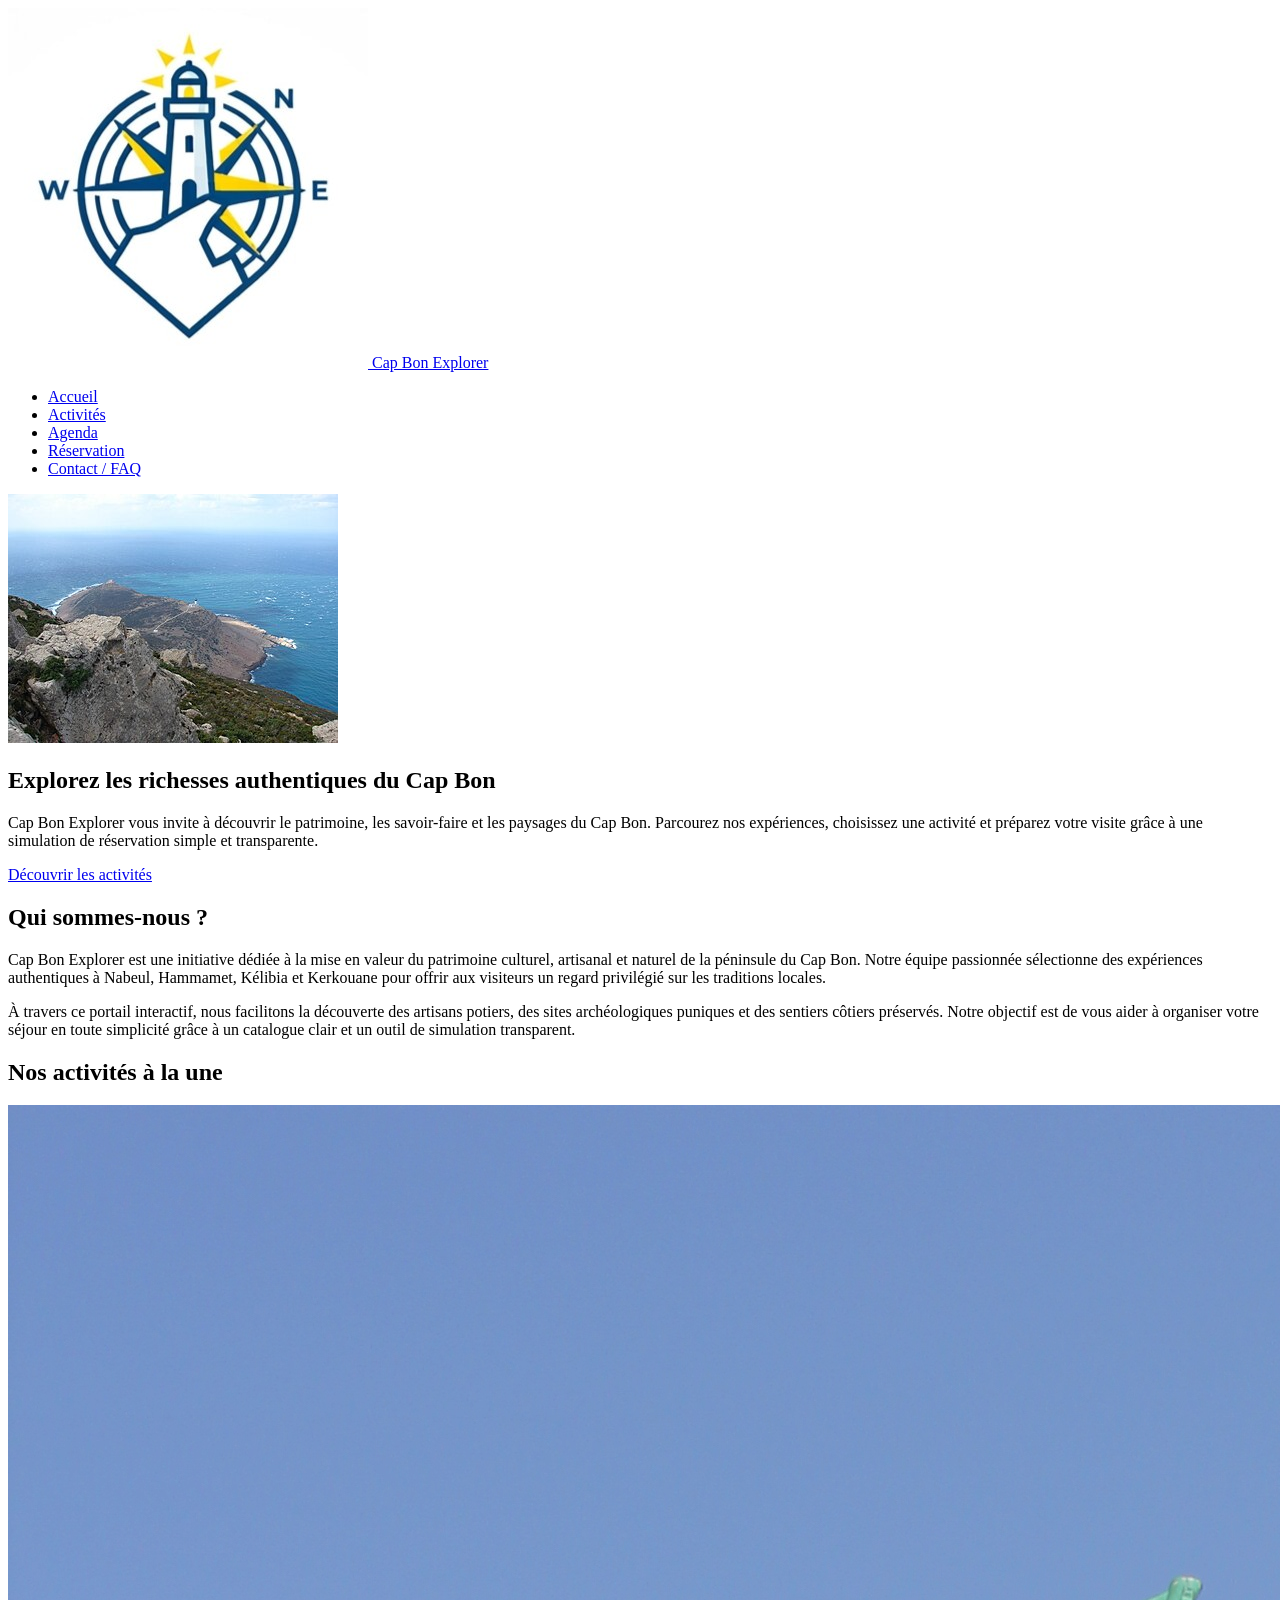
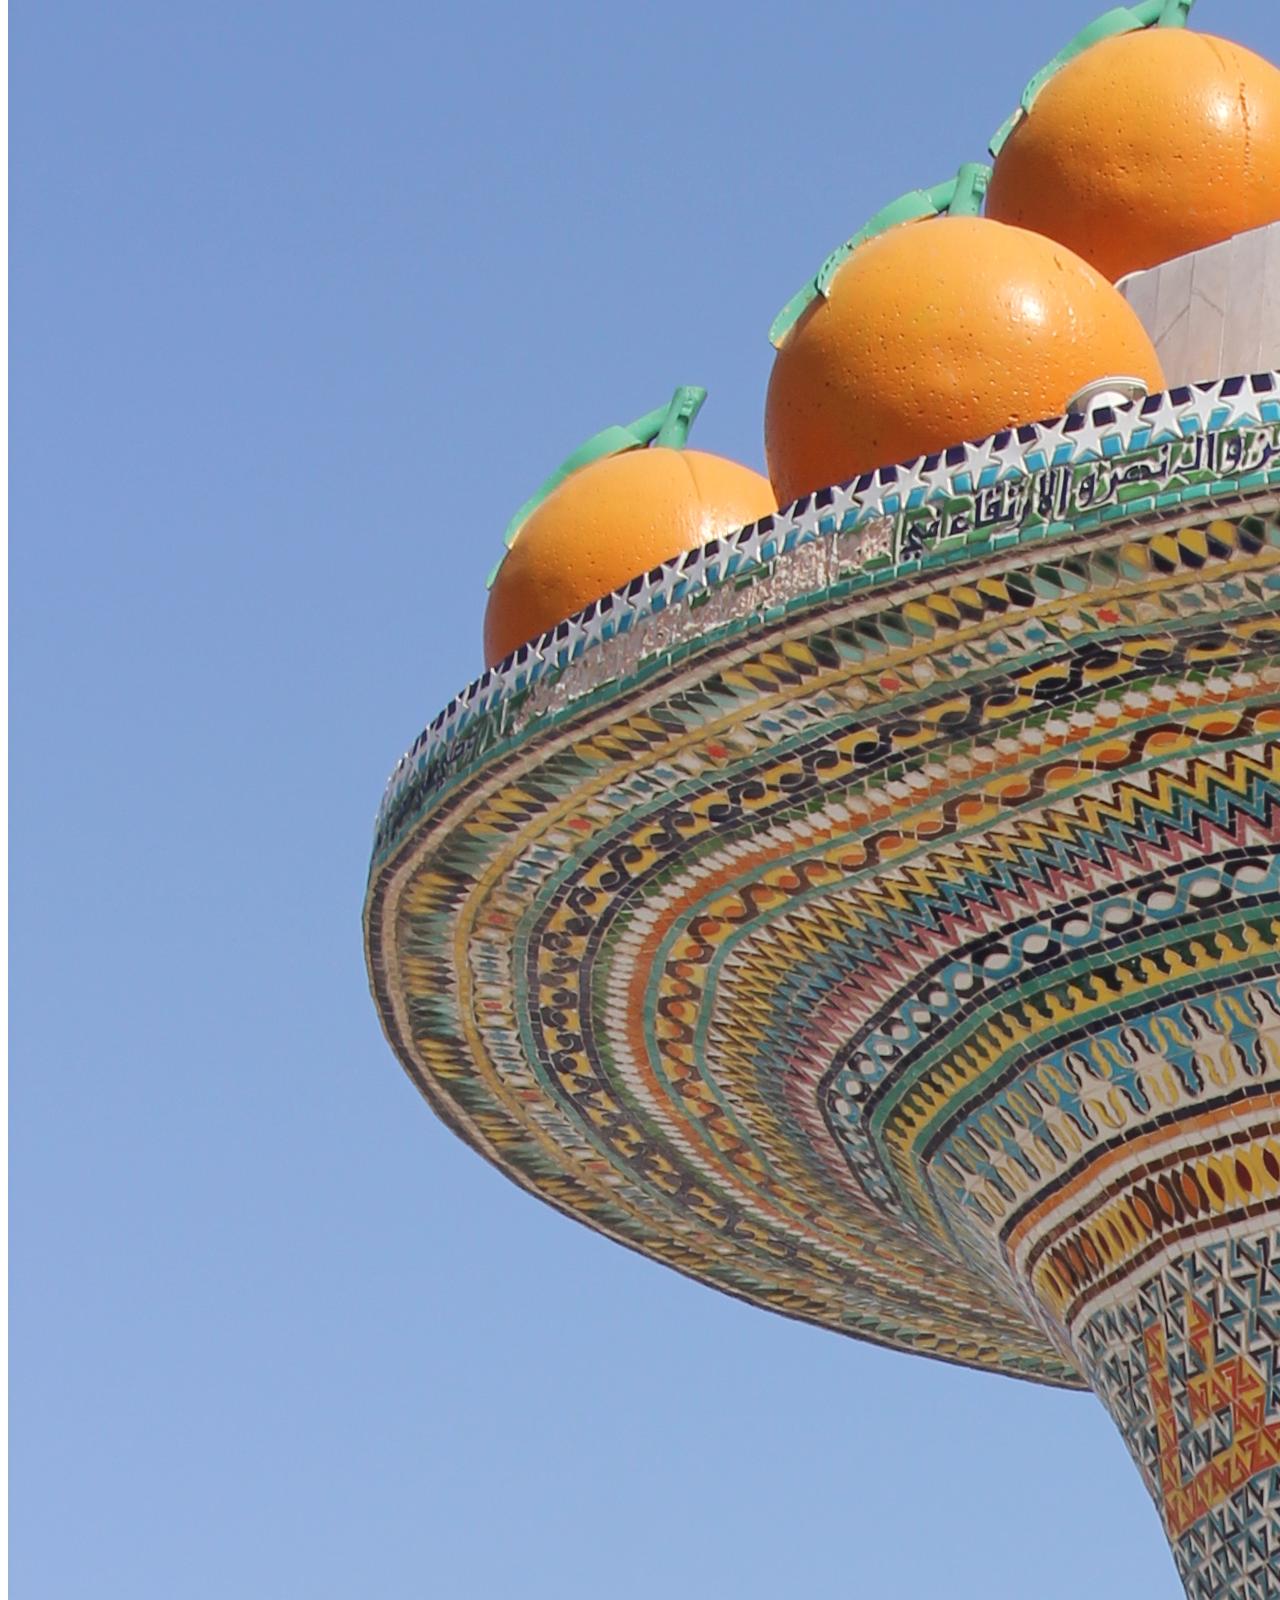
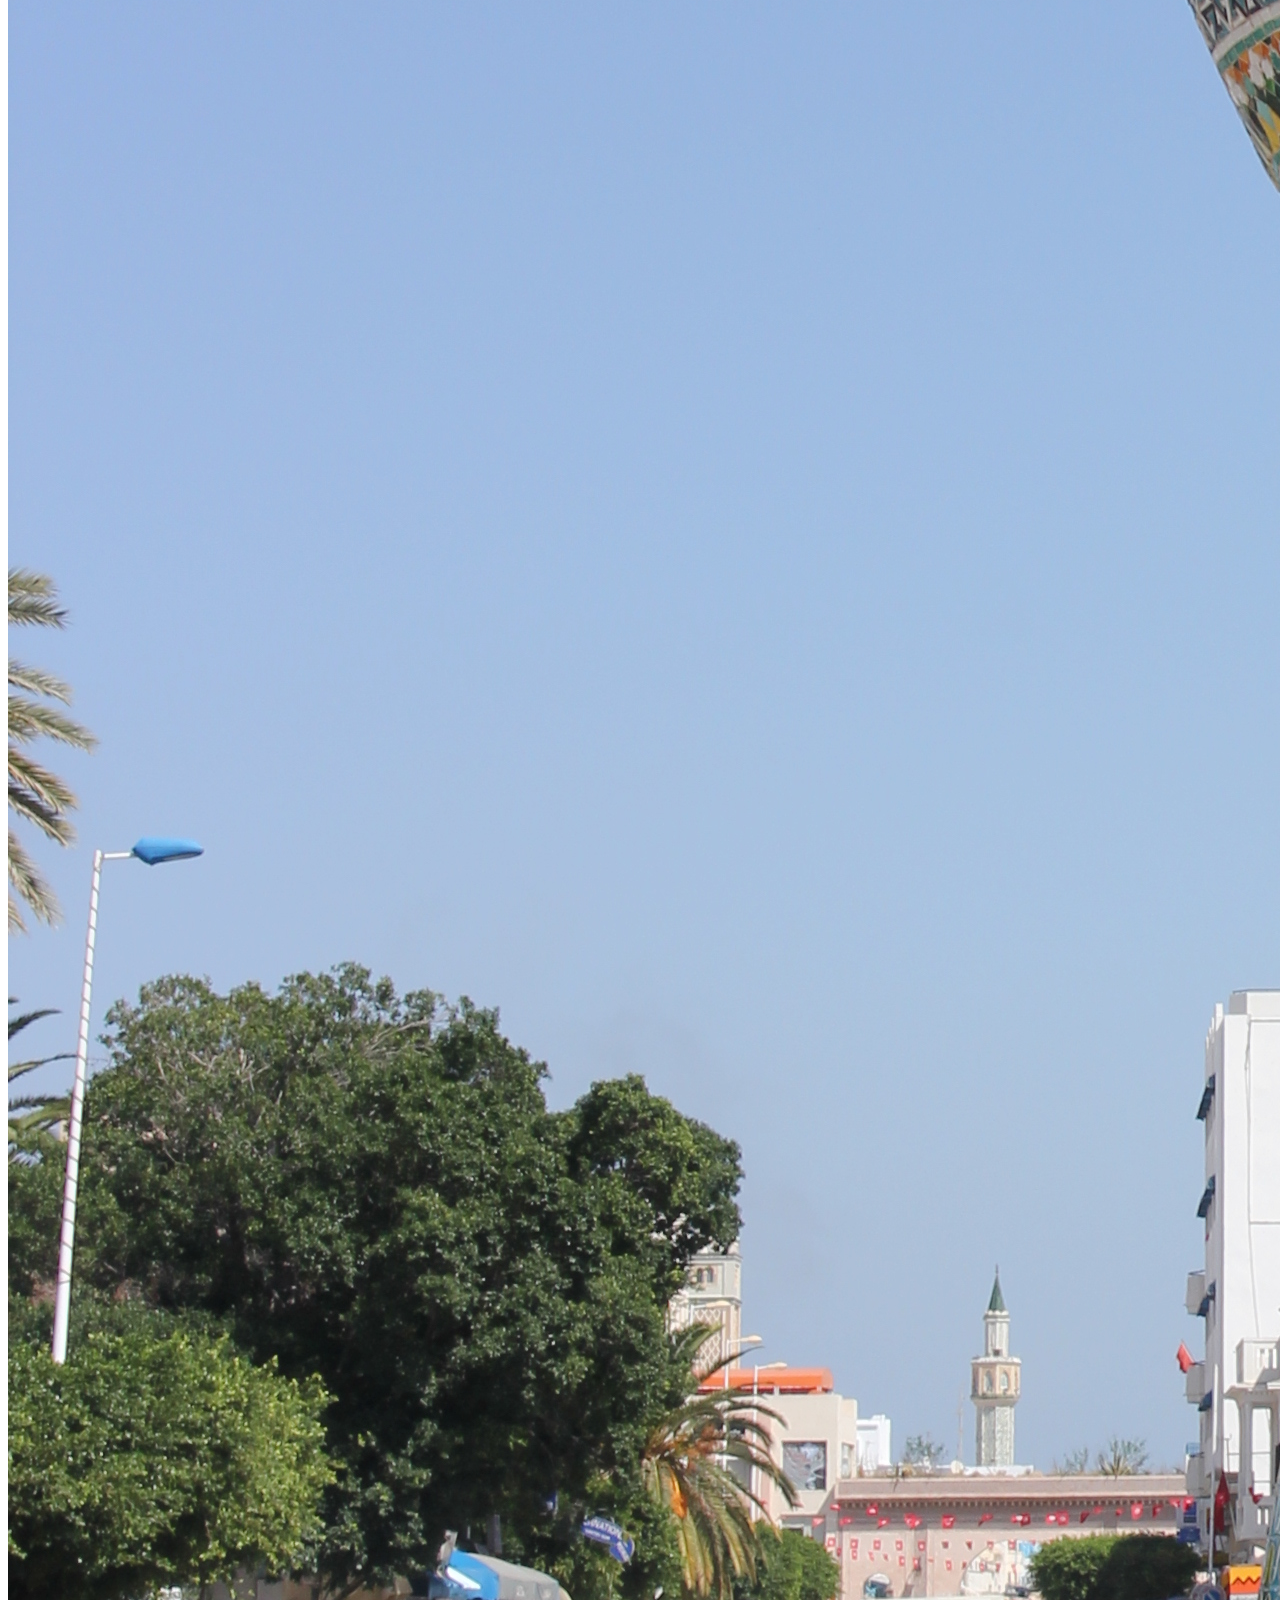
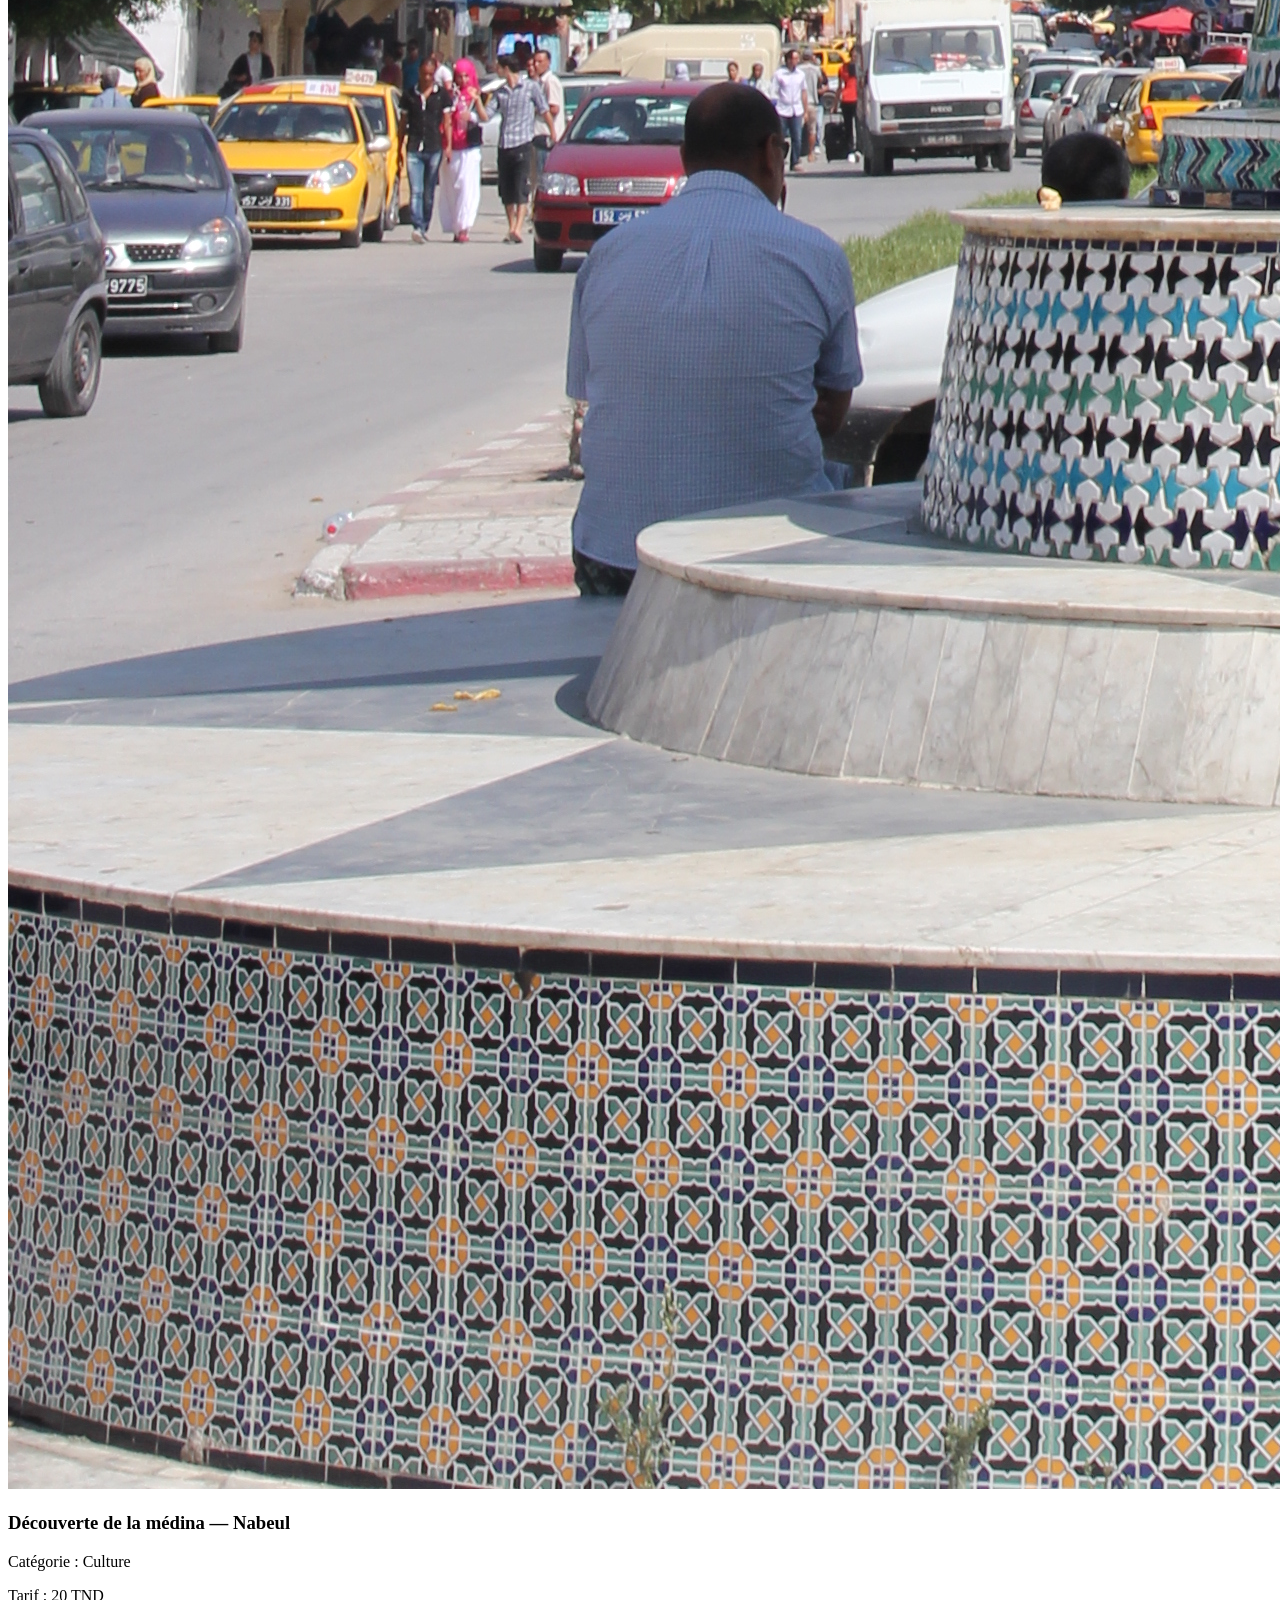
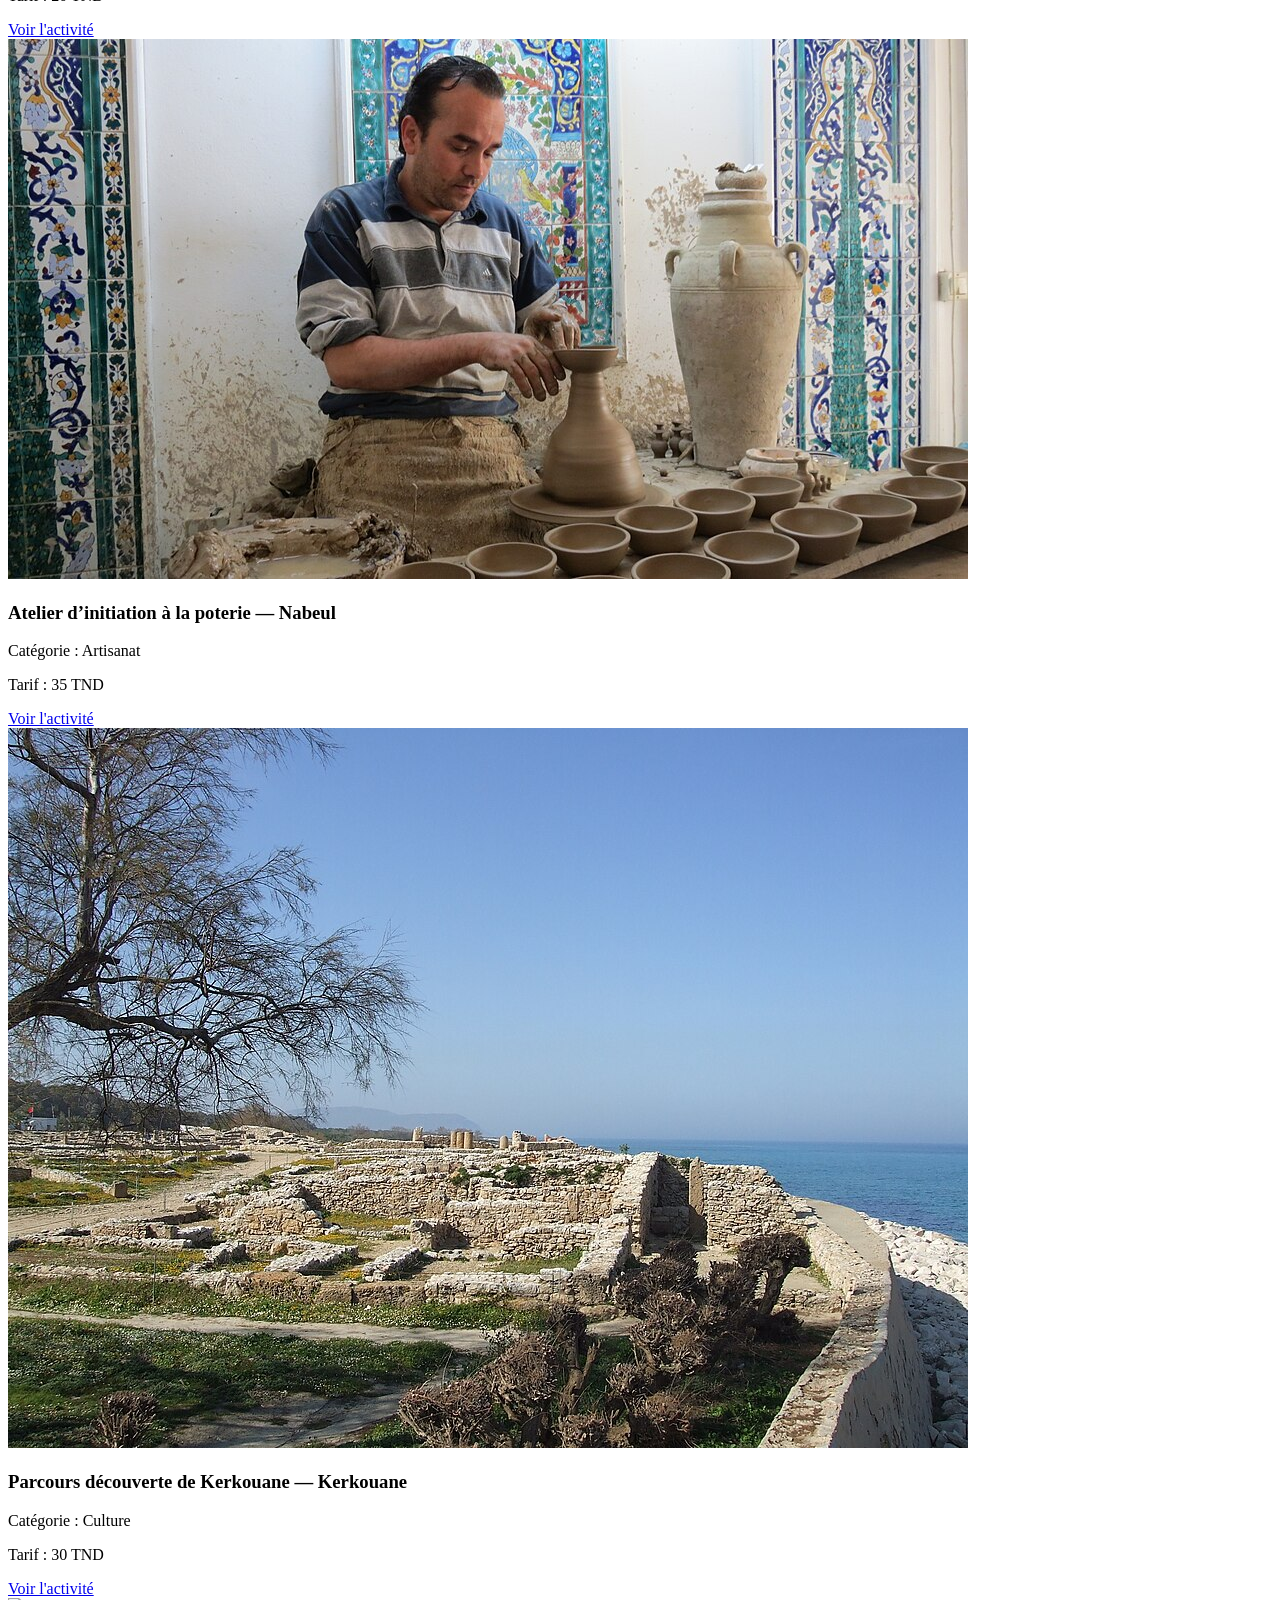
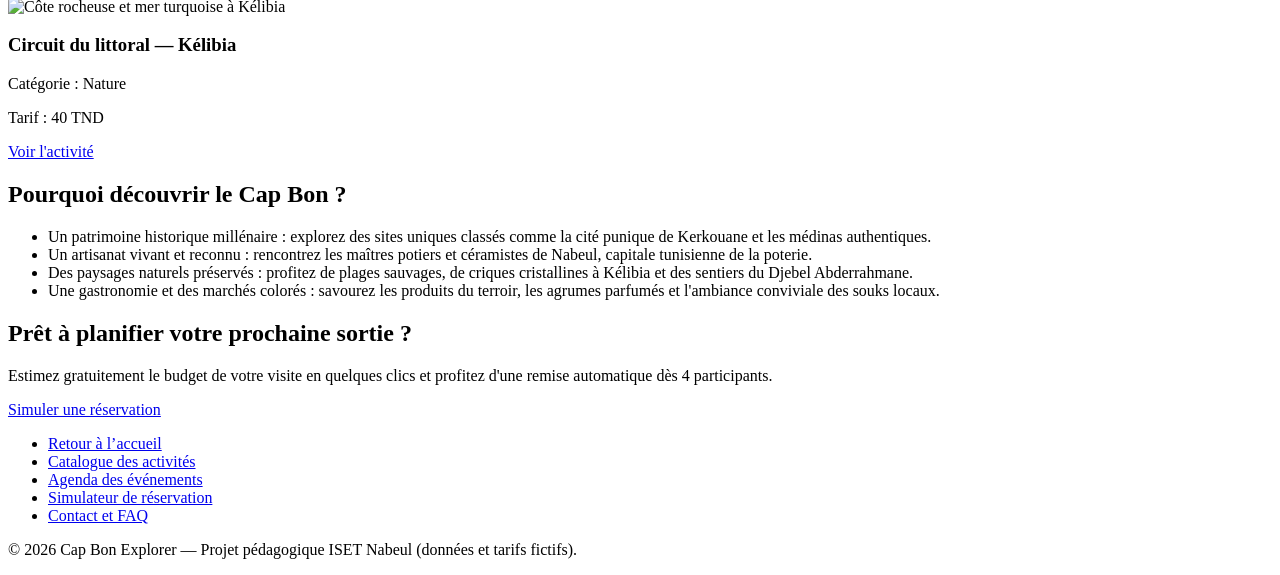
==== index.html @ 0c42b642 "html5" ====
<!DOCTYPE html>
<html lang="fr">
<head>
    <meta charset="UTF-8">
    <meta name="viewport" content="width=device-width, initial-scale=1.0">
    <link rel="stylesheet" href="css/style.css">
    <title>Cap Bon Explorer — Accueil</title>
</head>
<body>
    <header>
        <div>
            <a href="index.html">
                <img src="images/logo.jpg" alt="Logo Cap Bon Explorer">
                <span>Cap Bon Explorer</span>
            </a>
        </div>
        <nav>
            <ul>
                <li><a href="index.html">Accueil</a></li>
                <li><a href="activites.html">Activités</a></li>
                <li><a href="agenda.html">Agenda</a></li>
                <li><a href="reservation.html">Réservation</a></li>
                <li><a href="contact.html">Contact / FAQ</a></li>
            </ul>
        </nav>
    </header>
    <main>
        <section>
            <img src="images/banniere-cap-bon.jpg" alt="Paysage côtier et patrimoine du Cap Bon en Tunisie">
            <h1>Explorez les richesses authentiques du Cap Bon</h1>
            <p>
                Cap Bon Explorer vous invite à découvrir le patrimoine, les savoir-faire et les paysages du Cap Bon. 
                Parcourez nos expériences, choisissez une activité et préparez votre visite grâce à une simulation de réservation simple et transparente.
            </p>
            <p>
                <a href="activites.html">Découvrir les activités</a>
            </p>
        </section>
        <section>
            <h2>Qui sommes-nous ?</h2>
            <p>
                Cap Bon Explorer est une initiative dédiée à la mise en valeur du patrimoine culturel, artisanal et naturel de la péninsule du Cap Bon. 
                Notre équipe passionnée sélectionne des expériences authentiques à Nabeul, Hammamet, Kélibia et Kerkouane pour offrir aux visiteurs un regard privilégié sur les traditions locales.
            </p>
            <p>
                À travers ce portail interactif, nous facilitons la découverte des artisans potiers, des sites archéologiques puniques et des sentiers côtiers préservés. 
                Notre objectif est de vous aider à organiser votre séjour en toute simplicité grâce à un catalogue clair et un outil de simulation transparent.
            </p>
        </section>
        <section>
            <h2>Nos activités à la une</h2>
            <div>
                <article>
                    <img src="images/medina nabeul.jpg" alt="Ruelles traditionnelles de la médina de Nabeul">
                    <h3>Découverte de la médina — Nabeul</h3>
                    <p>Catégorie : Culture</p>
                    <p>Tarif : 20 TND</p>
                    <a href="activites.html">Voir l'activité</a>
                </article>
                <article>
                    <img src="images/poterie nabeul.jpg" alt="Artisan façonnant une poterie traditionnelle à Nabeul">
                    <h3>Atelier d’initiation à la poterie — Nabeul</h3>
                    <p>Catégorie : Artisanat</p>
                    <p>Tarif : 35 TND</p>
                    <a href="activites.html">Voir l'activité</a>
                </article>
                <article>
                    <img src="images/kerkouane.jpg" alt="Vestiges de la cité punique de Kerkouane">
                    <h3>Parcours découverte de Kerkouane — Kerkouane</h3>
                    <p>Catégorie : Culture</p>
                    <p>Tarif : 30 TND</p>
                    <a href="activites.html">Voir l'activité</a>
                </article>
                <article>
                    <img src="images/littoral kelibia.jpg" alt="Côte rocheuse et mer turquoise à Kélibia">
                    <h3>Circuit du littoral — Kélibia</h3>
                    <p>Catégorie : Nature</p>
                    <p>Tarif : 40 TND</p>
                    <a href="activites.html">Voir l'activité</a>
                </article>
            </div>
        </section>
        <section>
            <h2>Pourquoi découvrir le Cap Bon ?</h2>
            <ul>
                <li>Un patrimoine historique millénaire : explorez des sites uniques classés comme la cité punique de Kerkouane et les médinas authentiques.</li>
                <li>Un artisanat vivant et reconnu : rencontrez les maîtres potiers et céramistes de Nabeul, capitale tunisienne de la poterie.</li>
                <li>Des paysages naturels préservés : profitez de plages sauvages, de criques cristallines à Kélibia et des sentiers du Djebel Abderrahmane.</li>
                <li>Une gastronomie et des marchés colorés : savourez les produits du terroir, les agrumes parfumés et l'ambiance conviviale des souks locaux.</li>
            </ul>
        </section>
        <aside>
            <h2>Prêt à planifier votre prochaine sortie ?</h2>
            <p>Estimez gratuitement le budget de votre visite en quelques clics et profitez d'une remise automatique dès 4 participants.</p>
            <p>
                <a href="reservation.html">Simuler une réservation</a>
            </p>
        </aside>

    </main>
    <footer>
        <nav>
            <ul>
                <li><a href="index.html">Retour à l’accueil</a></li>
                <li><a href="activites.html">Catalogue des activités</a></li>
                <li><a href="agenda.html">Agenda des événements</a></li>
                <li><a href="reservation.html">Simulateur de réservation</a></li>
                <li><a href="contact.html">Contact et FAQ</a></li>
            </ul>
        </nav>
        <p>&copy; 2026 Cap Bon Explorer — Projet pédagogique ISET Nabeul (données et tarifs fictifs).</p>
    </footer>
</body>
</html>
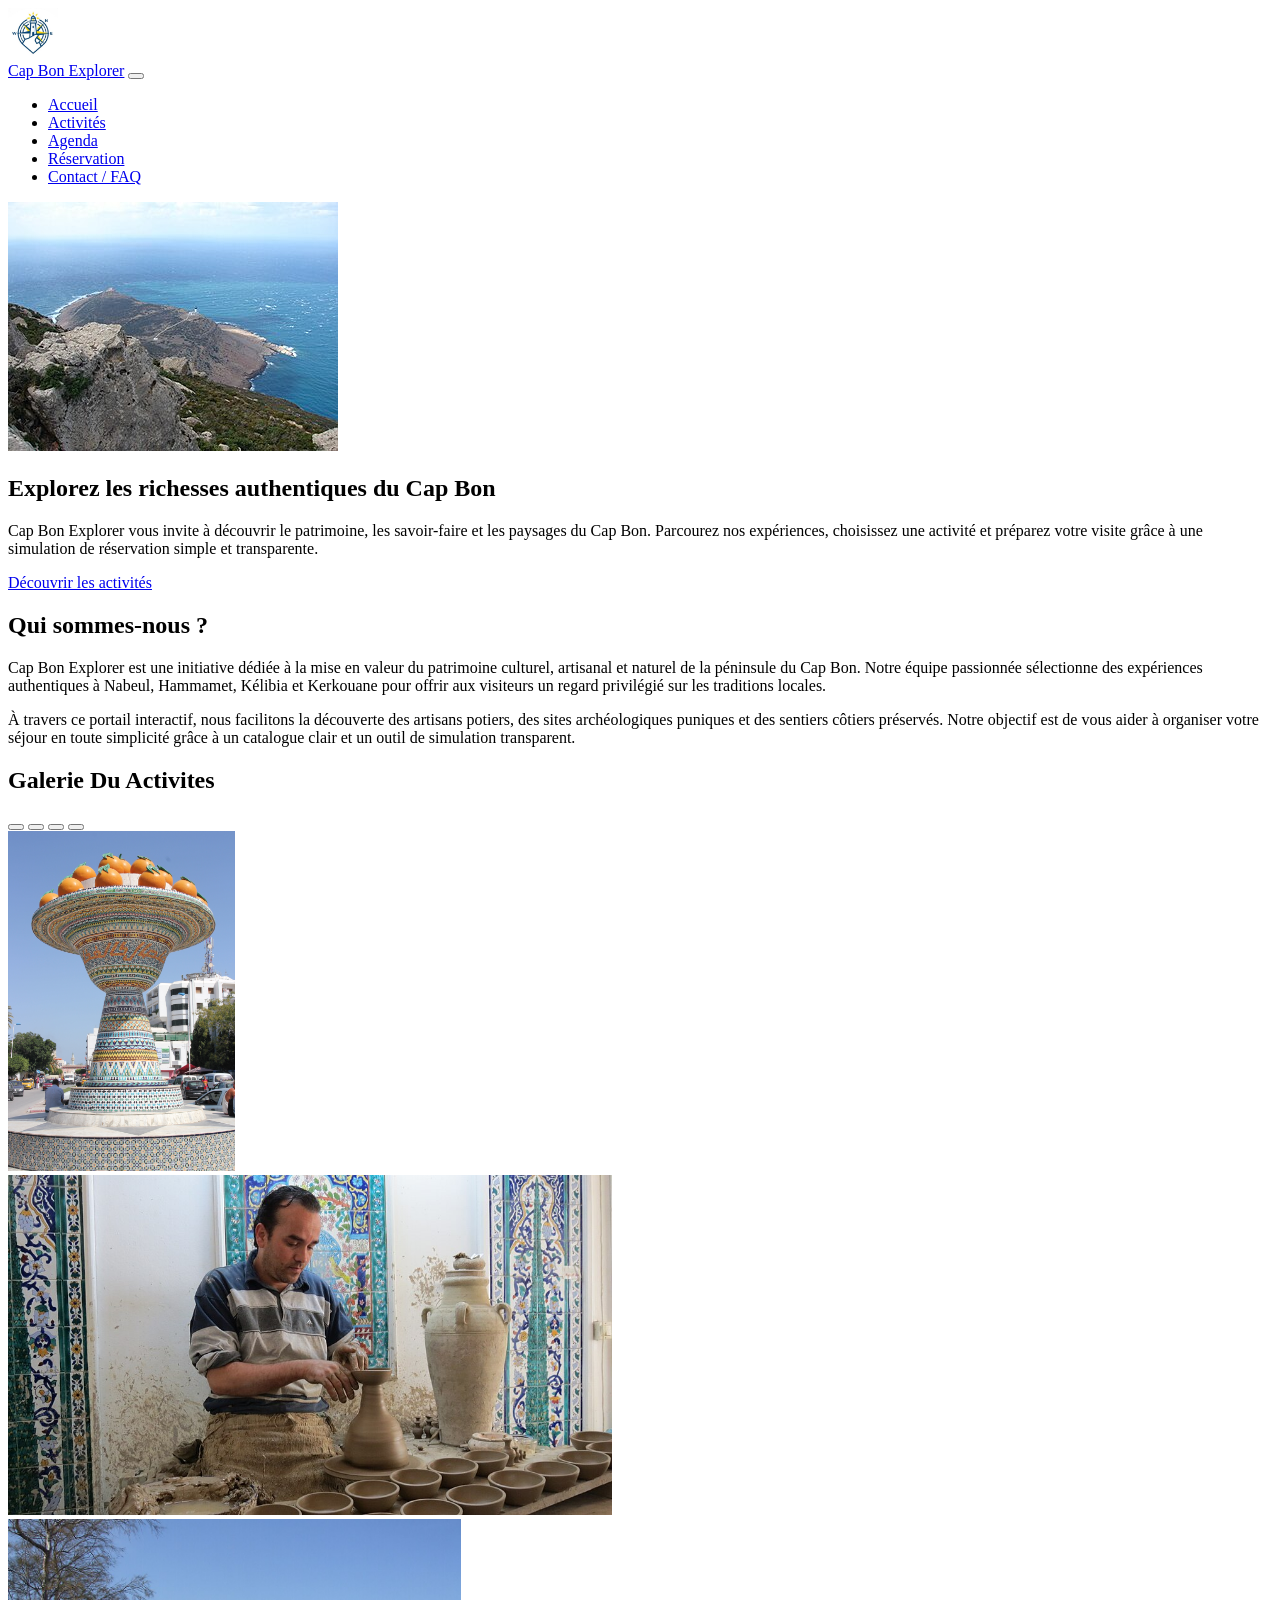
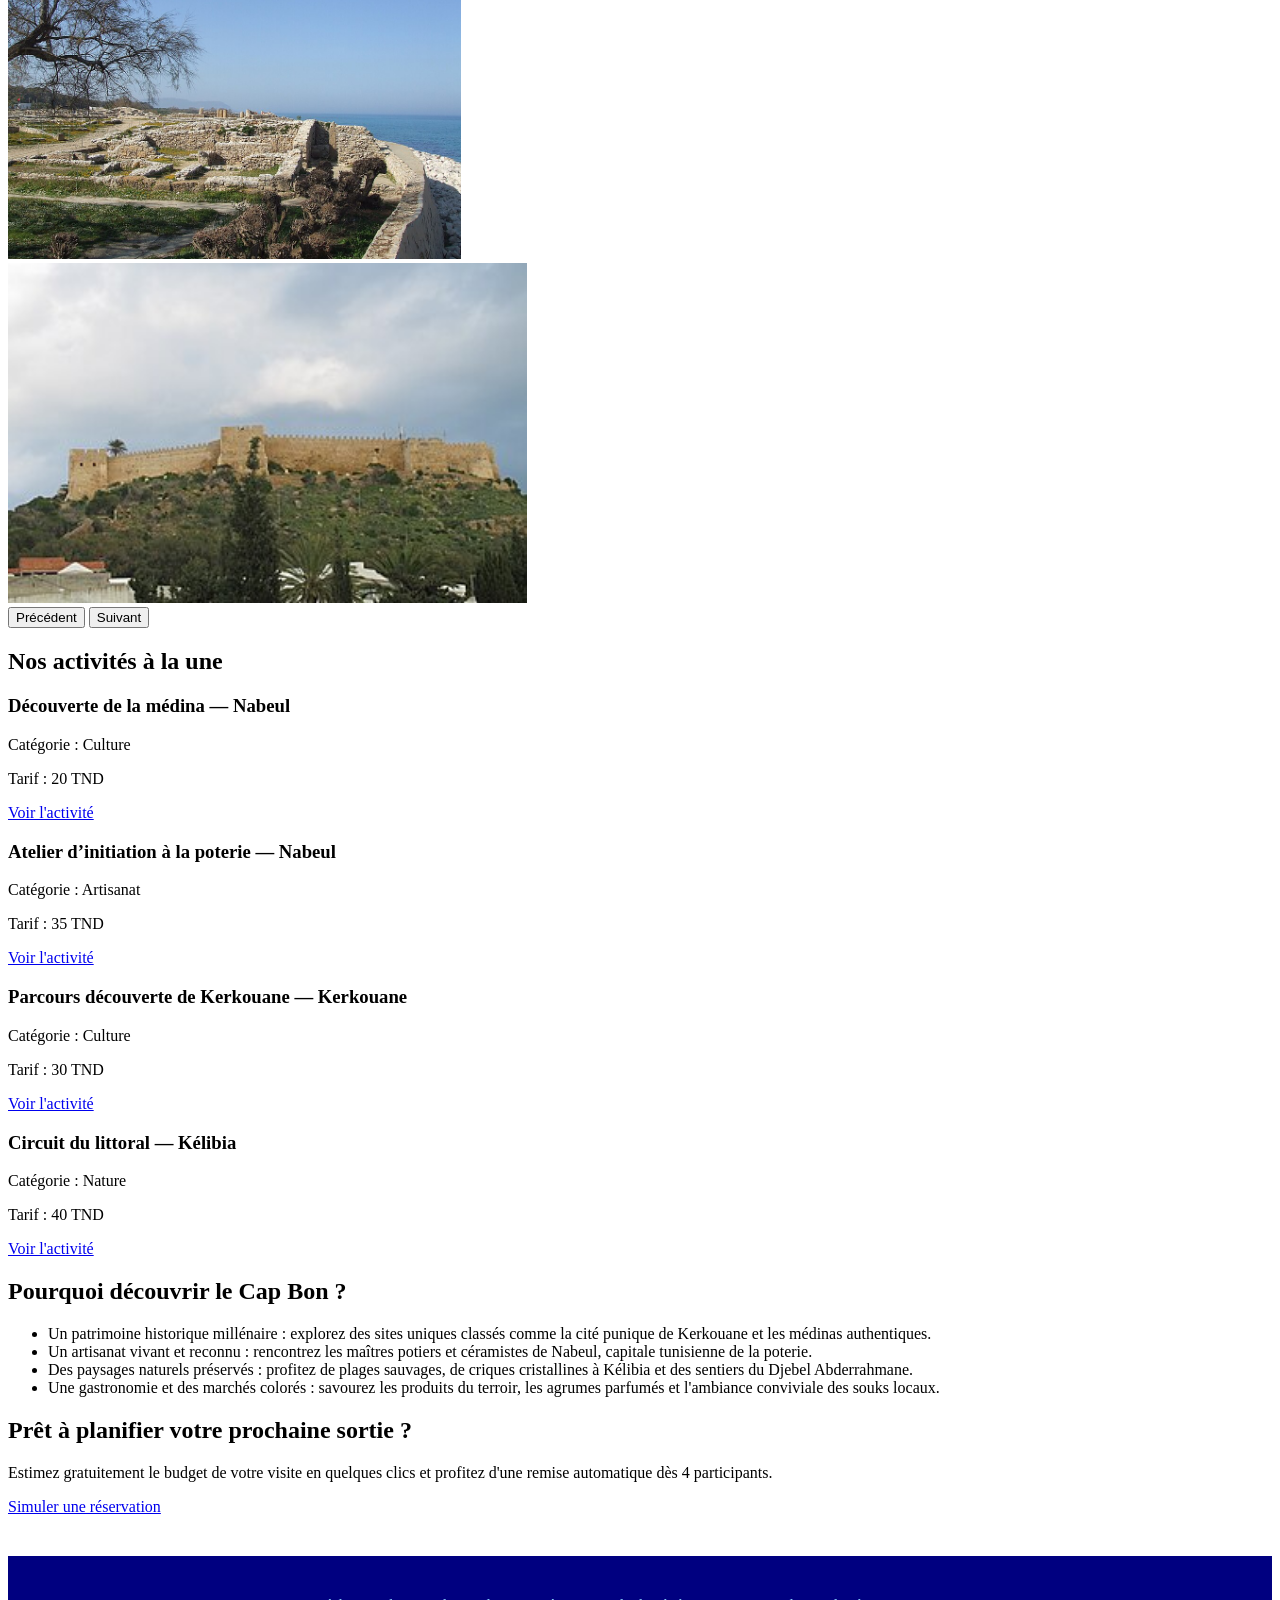
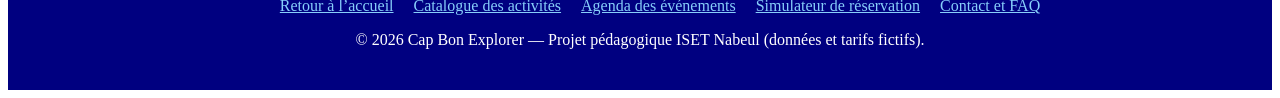
==== commit 204d90b4: "bootstrap 5 sans css3" ====
--- a/index.html
+++ b/index.html
@@ -3,28 +3,37 @@
 <head>
     <meta charset="UTF-8">
     <meta name="viewport" content="width=device-width, initial-scale=1.0">
+    <link rel="stylesheet" href="bootstrap/bootstrap.min.css">
     <link rel="stylesheet" href="css/style.css">
+    <style>
+    .carousel-item img {height:340px;object-fit:cover;}
+    </style>
     <title>Cap Bon Explorer — Accueil</title>
 </head>
 <body>
     <header>
-        <div>
-            <a href="index.html">
-                <img src="images/logo.jpg" alt="Logo Cap Bon Explorer">
-                <span>Cap Bon Explorer</span>
-            </a>
-        </div>
-        <nav>
-            <ul>
-                <li><a href="index.html">Accueil</a></li>
-                <li><a href="activites.html">Activités</a></li>
-                <li><a href="agenda.html">Agenda</a></li>
-                <li><a href="reservation.html">Réservation</a></li>
-                <li><a href="contact.html">Contact / FAQ</a></li>
-            </ul>
+        <nav class="navbar navbar-expand-lg bg-body-tertiary border-bottom">
+            <div class="container">
+                <div class="navbar-brand d-flex align-items-center gap-2">
+                    <img src="images/logo.jpg" alt="Logo Cap Bon Explorer" class="wiw">
+                </div>
+                <a class="navbar-brand fw-bold" href="index.html">Cap Bon Explorer</a>
+                <button class="navbar-toggler" type="button" data-bs-toggle="collapse" data-bs-target="#CapBonExplorer" aria-controls="CapBonExplorer" aria-expanded="false" aria-label="Afficher la navigation">
+                    <span class="navbar-toggler-icon"></span>
+                </button>
+                <div class="collapse navbar-collapse" id="CapBonExplorer">
+                    <ul class="navbar-nav ms-auto">
+                        <li class="nav-item"><a class="nav-link active" href="index.html">Accueil</a></li>
+                        <li class="nav-item"><a class="nav-link" href="activites.html">Activités</a></li>
+                        <li class="nav-item"><a class="nav-link" href="agenda.html">Agenda</a></li>
+                        <li class="nav-item"><a class="nav-link" href="reservation.html">Réservation</a></li>
+                        <li class="nav-item"><a class="nav-link" href="contact.html">Contact / FAQ</a></li>
+                    </ul>
+                </div>
+            </div>
         </nav>
     </header>
-    <main>
+    <main class="container py-4">
         <section>
             <img src="images/banniere-cap-bon.jpg" alt="Paysage côtier et patrimoine du Cap Bon en Tunisie">
             <h1>Explorez les richesses authentiques du Cap Bon</h1>
@@ -48,31 +57,44 @@
             </p>
         </section>
         <section>
+            <h2>Galerie Du Activites</h2>
+            <div id="gelerieactivites" class="carousel slide" data-bs-ride="false">
+                <div class="carousel-indicators">
+                    <button type="button" data-bs-target="#gelerieactivites" data-bs-slide-to="0" class="active" aria-current="true" aria-label="Diapositive 1"></button>
+                    <button type="button" data-bs-target="#gelerieactivites" data-bs-slide-to="1" aria-label="Diapositive 2"></button>
+                    <button type="button" data-bs-target="#gelerieactivites" data-bs-slide-to="2" aria-label="Diapositive 3"></button>
+                    <button type="button" data-bs-target="#gelerieactivites" data-bs-slide-to="3" aria-label="Diapositive 4"></button>
+                </div>
+                <div class="carousel-inner rounded">
+                    <div class="carousel-item active"><img src="images/medina nabeul.jpg" class="d-block w-100" alt="Ruelles traditionnelles de la médina de Nabeul"></div>
+                    <div class="carousel-item"><img src="images/poterie nabeul.jpg" class="d-block w-100" alt="Artisan façonnant une poterie traditionnelle à Nabeul"></div>
+                    <div class="carousel-item"><img src="images/kerkouane.jpg" class="d-block w-100" alt="Vestiges de la cité punique de Kerkouane"></div>
+                    <div class="carousel-item"><img src="images/littoral kelibia.JPG" class="d-block w-100" alt="Côte rocheuse et mer turquoise à Kélibia"></div>
+                </div>
+                <button class="carousel-control-prev" type="button" data-bs-target="#gelerieactivites" data-bs-slide="prev"><span class="carousel-control-prev-icon" aria-hidden="true"></span><span class="visually-hidden">Précédent</span></button>
+                <button class="carousel-control-next" type="button" data-bs-target="#gelerieactivites" data-bs-slide="next"><span class="carousel-control-next-icon" aria-hidden="true"></span><span class="visually-hidden">Suivant</span></button>
+            </div>
             <h2>Nos activités à la une</h2>
             <div>
                 <article>
-                    <img src="images/medina nabeul.jpg" alt="Ruelles traditionnelles de la médina de Nabeul">
                     <h3>Découverte de la médina — Nabeul</h3>
                     <p>Catégorie : Culture</p>
                     <p>Tarif : 20 TND</p>
                     <a href="activites.html">Voir l'activité</a>
                 </article>
                 <article>
-                    <img src="images/poterie nabeul.jpg" alt="Artisan façonnant une poterie traditionnelle à Nabeul">
                     <h3>Atelier d’initiation à la poterie — Nabeul</h3>
                     <p>Catégorie : Artisanat</p>
                     <p>Tarif : 35 TND</p>
                     <a href="activites.html">Voir l'activité</a>
                 </article>
                 <article>
-                    <img src="images/kerkouane.jpg" alt="Vestiges de la cité punique de Kerkouane">
                     <h3>Parcours découverte de Kerkouane — Kerkouane</h3>
                     <p>Catégorie : Culture</p>
                     <p>Tarif : 30 TND</p>
                     <a href="activites.html">Voir l'activité</a>
                 </article>
                 <article>
-                    <img src="images/littoral kelibia.jpg" alt="Côte rocheuse et mer turquoise à Kélibia">
                     <h3>Circuit du littoral — Kélibia</h3>
                     <p>Catégorie : Nature</p>
                     <p>Tarif : 40 TND</p>
@@ -110,5 +132,6 @@
         </nav>
         <p>&copy; 2026 Cap Bon Explorer — Projet pédagogique ISET Nabeul (données et tarifs fictifs).</p>
     </footer>
+    <script src="bootstrap/bootstrap.bundle.min.js"></script>
 </body>
 </html>
--- a/css/style.css
+++ b/css/style.css
@@ -0,0 +1,26 @@
+.wiw{
+  height: 50px;
+  width: auto;
+}
+footer {
+  background-color: navy;
+  color: white;
+  padding: 25px 5%;
+  text-align: center;
+  margin-top: 40px;
+}
+footer nav ul {
+  list-style: none;
+  display: flex;
+  justify-content: center;
+  gap: 20px;
+  flex-wrap: wrap;
+  margin-bottom: 12px;
+}
+footer a {
+  color: lightskyblue;
+}
+footer a:hover {
+  color: white;
+  text-decoration: underline;
+}
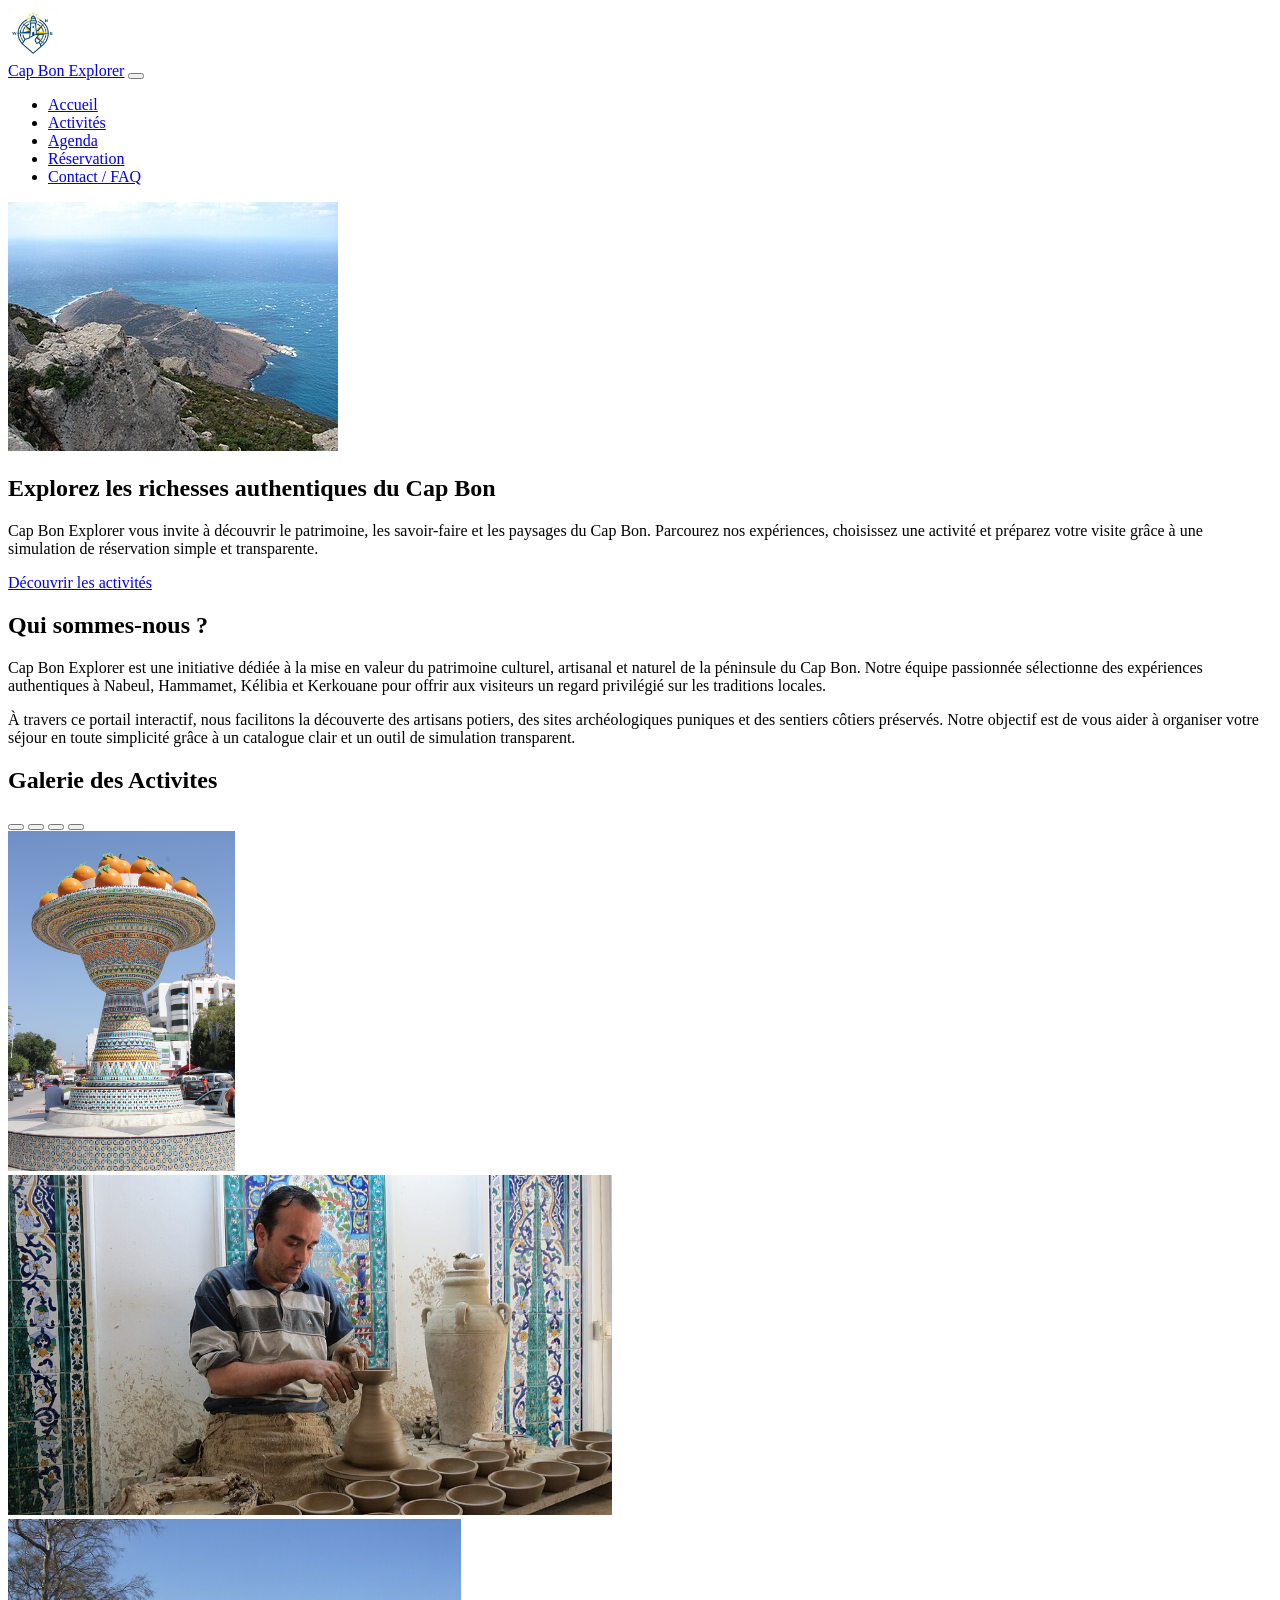
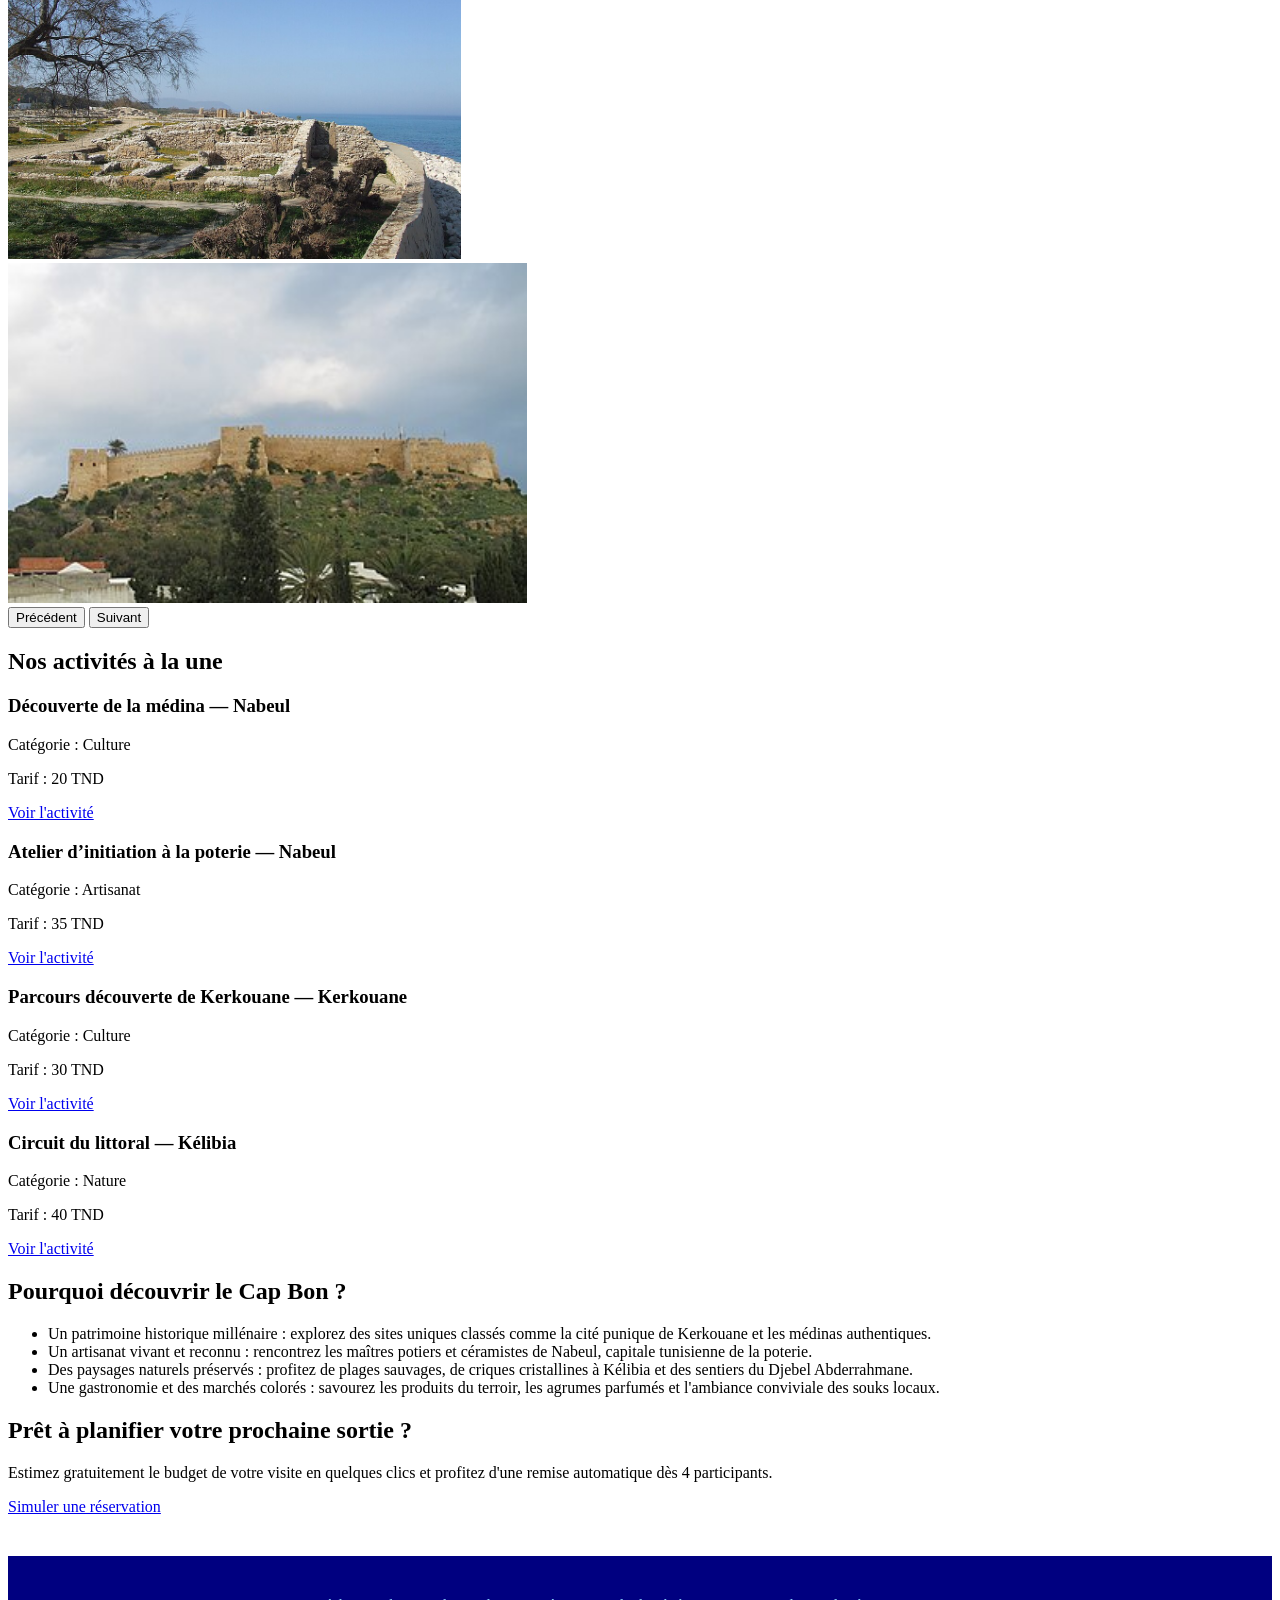
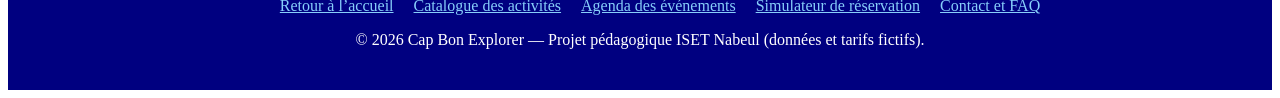
==== commit 971779b7: "correction des informatios" ====
--- a/index.html
+++ b/index.html
@@ -8,7 +8,7 @@
     <style>
     .carousel-item img {height:340px;object-fit:cover;}
     </style>
-    <title>Cap Bon Explorer — Accueil</title>
+    <title>Cap Bon Explorer</title>
 </head>
 <body>
     <header>
@@ -57,7 +57,7 @@
             </p>
         </section>
         <section>
-            <h2>Galerie Du Activites</h2>
+            <h2>Galerie des Activites</h2>
             <div id="gelerieactivites" class="carousel slide" data-bs-ride="false">
                 <div class="carousel-indicators">
                     <button type="button" data-bs-target="#gelerieactivites" data-bs-slide-to="0" class="active" aria-current="true" aria-label="Diapositive 1"></button>
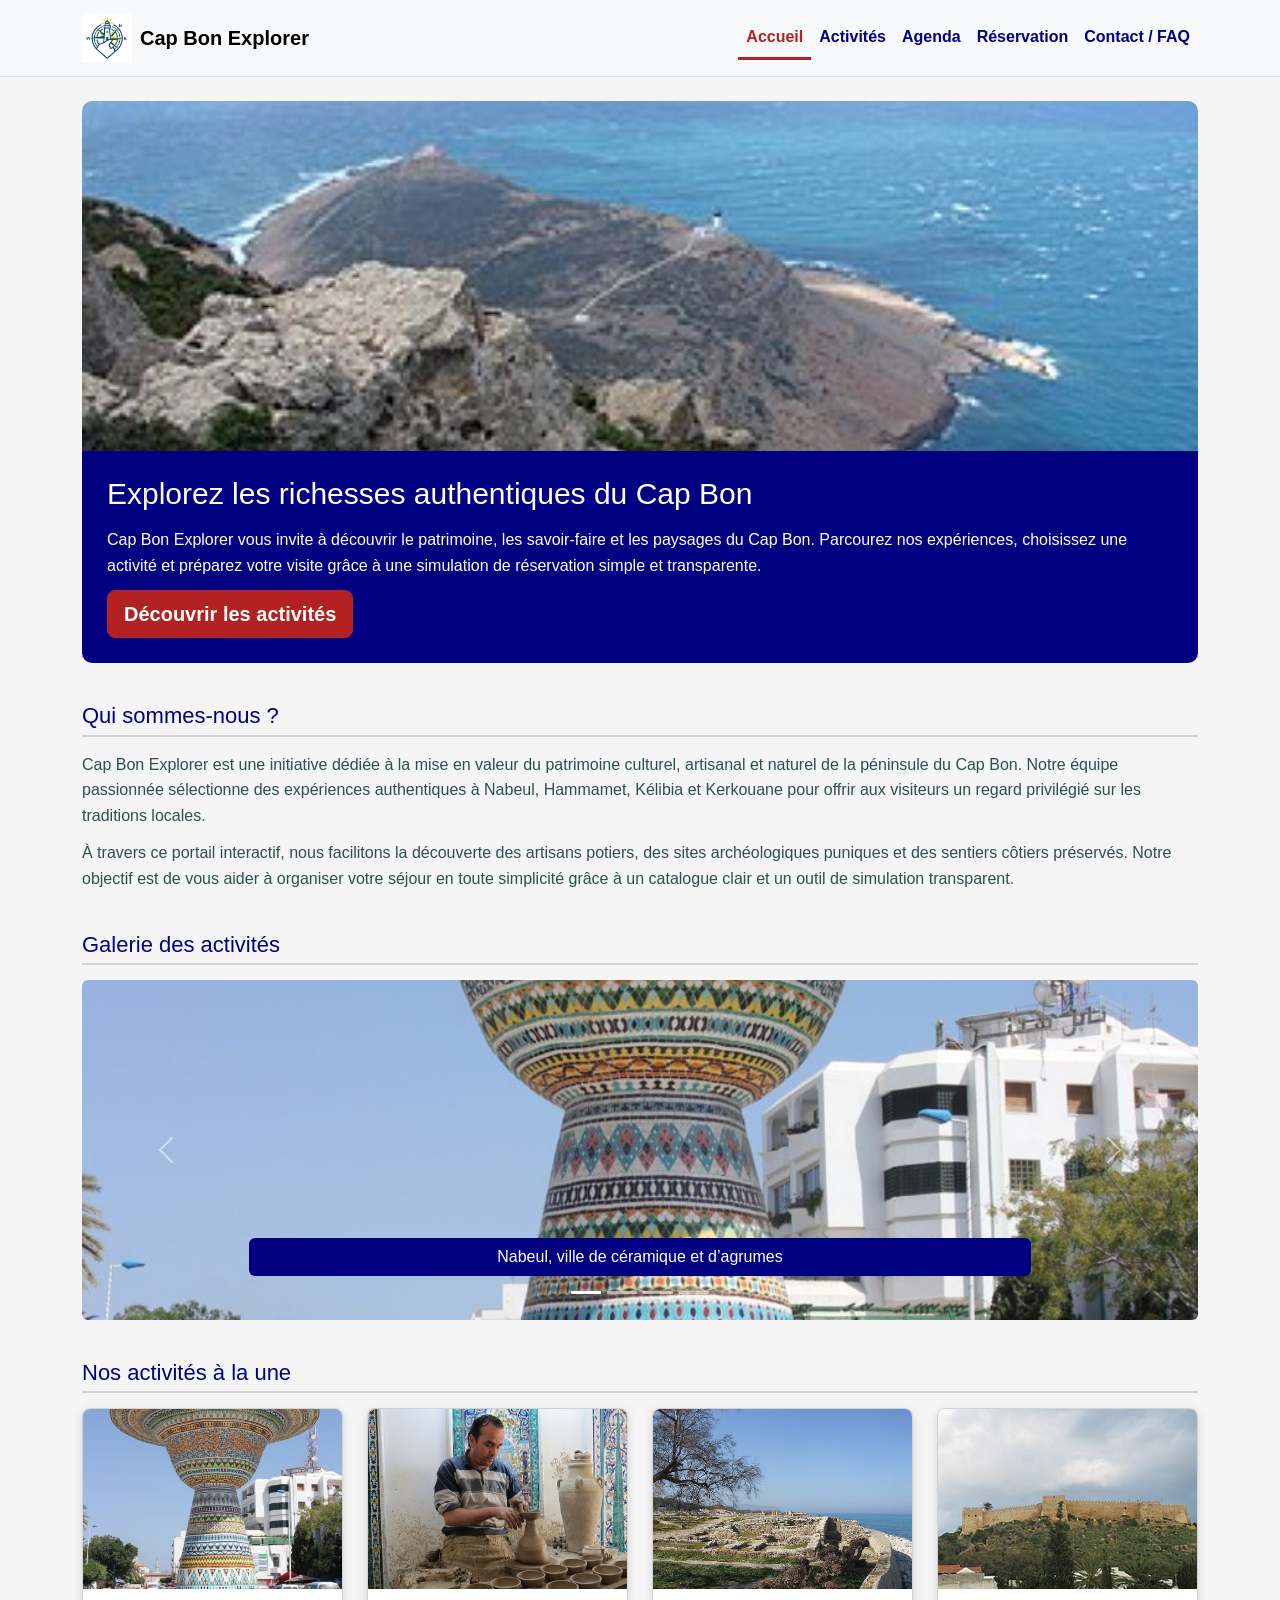
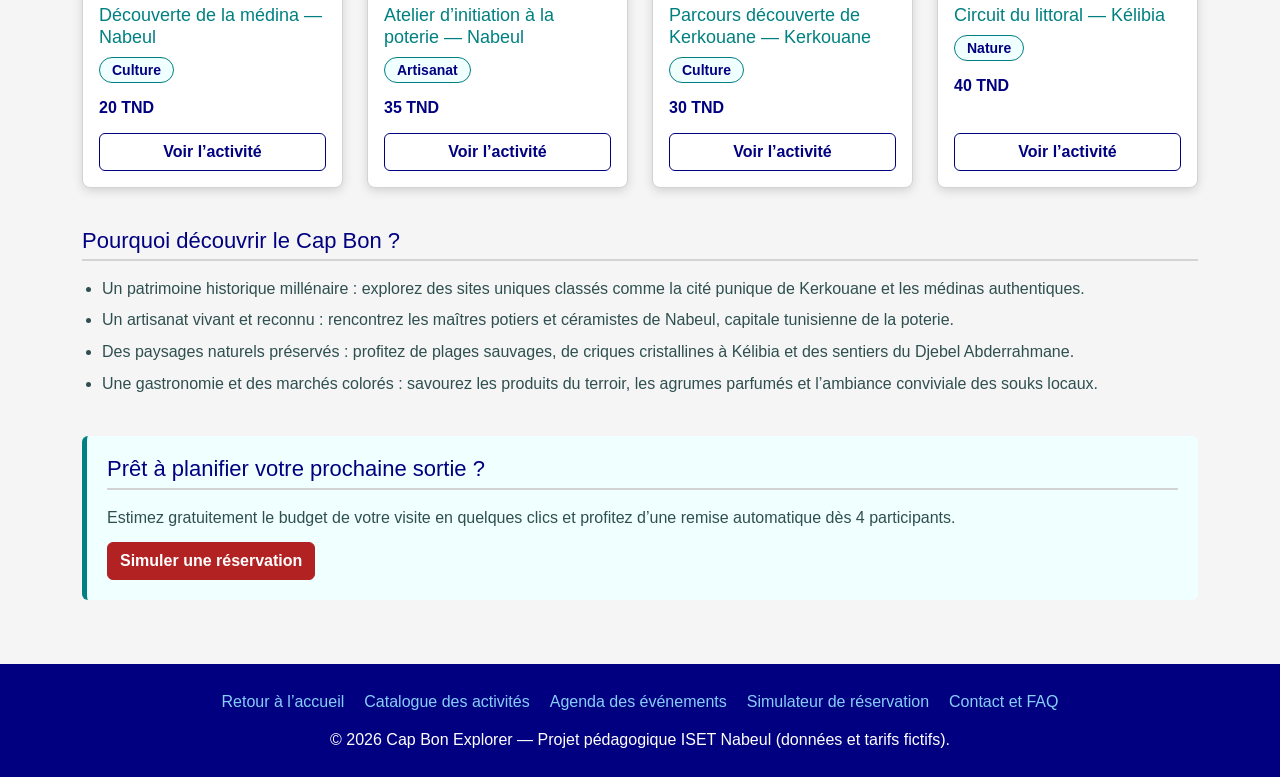
==== commit a9e9ddf3: "js w fix des fautes" ====
--- a/index.html
+++ b/index.html
@@ -3,27 +3,24 @@
 <head>
     <meta charset="UTF-8">
     <meta name="viewport" content="width=device-width, initial-scale=1.0">
+    <title>Cap Bon Explorer — Accueil</title>
     <link rel="stylesheet" href="bootstrap/bootstrap.min.css">
     <link rel="stylesheet" href="css/style.css">
-    <style>
-    .carousel-item img {height:340px;object-fit:cover;}
-    </style>
-    <title>Cap Bon Explorer</title>
 </head>
 <body>
     <header>
         <nav class="navbar navbar-expand-lg bg-body-tertiary border-bottom">
             <div class="container">
-                <div class="navbar-brand d-flex align-items-center gap-2">
+                <a class="navbar-brand d-flex align-items-center gap-2 fw-bold" href="index.html">
                     <img src="images/logo.jpg" alt="Logo Cap Bon Explorer" class="wiw">
-                </div>
-                <a class="navbar-brand fw-bold" href="index.html">Cap Bon Explorer</a>
+                    <span>Cap Bon Explorer</span>
+                </a>
                 <button class="navbar-toggler" type="button" data-bs-toggle="collapse" data-bs-target="#CapBonExplorer" aria-controls="CapBonExplorer" aria-expanded="false" aria-label="Afficher la navigation">
                     <span class="navbar-toggler-icon"></span>
                 </button>
                 <div class="collapse navbar-collapse" id="CapBonExplorer">
                     <ul class="navbar-nav ms-auto">
-                        <li class="nav-item"><a class="nav-link active" href="index.html">Accueil</a></li>
+                        <li class="nav-item"><a class="nav-link active" href="index.html" aria-current="page">Accueil</a></li>
                         <li class="nav-item"><a class="nav-link" href="activites.html">Activités</a></li>
                         <li class="nav-item"><a class="nav-link" href="agenda.html">Agenda</a></li>
                         <li class="nav-item"><a class="nav-link" href="reservation.html">Réservation</a></li>
@@ -34,72 +31,106 @@
         </nav>
     </header>
     <main class="container py-4">
-        <section>
-            <img src="images/banniere-cap-bon.jpg" alt="Paysage côtier et patrimoine du Cap Bon en Tunisie">
-            <h1>Explorez les richesses authentiques du Cap Bon</h1>
-            <p>
-                Cap Bon Explorer vous invite à découvrir le patrimoine, les savoir-faire et les paysages du Cap Bon. 
-                Parcourez nos expériences, choisissez une activité et préparez votre visite grâce à une simulation de réservation simple et transparente.
-            </p>
-            <p>
-                <a href="activites.html">Découvrir les activités</a>
-            </p>
+        <section class="hero">
+            <img id="banner" src="images/banniere-cap-bon.jpg" alt="Falaises et mer du Cap Bon vues d’en haut">
+            <div class="hero-contenu">
+                <h1>Explorez les richesses authentiques du Cap Bon</h1>
+                <p>
+                    Cap Bon Explorer vous invite à découvrir le patrimoine, les savoir-faire et les paysages du Cap Bon.
+                    Parcourez nos expériences, choisissez une activité et préparez votre visite grâce à une simulation de réservation simple et transparente.
+                </p>
+                <a href="activites.html" class="btn btn-primary btn-lg">Découvrir les activités</a>
+            </div>
         </section>
         <section>
             <h2>Qui sommes-nous ?</h2>
             <p>
-                Cap Bon Explorer est une initiative dédiée à la mise en valeur du patrimoine culturel, artisanal et naturel de la péninsule du Cap Bon. 
+                Cap Bon Explorer est une initiative dédiée à la mise en valeur du patrimoine culturel, artisanal et naturel de la péninsule du Cap Bon.
                 Notre équipe passionnée sélectionne des expériences authentiques à Nabeul, Hammamet, Kélibia et Kerkouane pour offrir aux visiteurs un regard privilégié sur les traditions locales.
             </p>
             <p>
-                À travers ce portail interactif, nous facilitons la découverte des artisans potiers, des sites archéologiques puniques et des sentiers côtiers préservés. 
+                À travers ce portail interactif, nous facilitons la découverte des artisans potiers, des sites archéologiques puniques et des sentiers côtiers préservés.
                 Notre objectif est de vous aider à organiser votre séjour en toute simplicité grâce à un catalogue clair et un outil de simulation transparent.
             </p>
         </section>
         <section>
-            <h2>Galerie des Activites</h2>
-            <div id="gelerieactivites" class="carousel slide" data-bs-ride="false">
+            <h2>Galerie des activités</h2>
+            <div id="galerie-activites" class="carousel slide" data-bs-ride="false" aria-label="Galerie des activités">
                 <div class="carousel-indicators">
-                    <button type="button" data-bs-target="#gelerieactivites" data-bs-slide-to="0" class="active" aria-current="true" aria-label="Diapositive 1"></button>
-                    <button type="button" data-bs-target="#gelerieactivites" data-bs-slide-to="1" aria-label="Diapositive 2"></button>
-                    <button type="button" data-bs-target="#gelerieactivites" data-bs-slide-to="2" aria-label="Diapositive 3"></button>
-                    <button type="button" data-bs-target="#gelerieactivites" data-bs-slide-to="3" aria-label="Diapositive 4"></button>
+                    <button type="button" data-bs-target="#galerie-activites" data-bs-slide-to="0" class="active" aria-current="true" aria-label="Diapositive 1"></button>
+                    <button type="button" data-bs-target="#galerie-activites" data-bs-slide-to="1" aria-label="Diapositive 2"></button>
+                    <button type="button" data-bs-target="#galerie-activites" data-bs-slide-to="2" aria-label="Diapositive 3"></button>
+                    <button type="button" data-bs-target="#galerie-activites" data-bs-slide-to="3" aria-label="Diapositive 4"></button>
                 </div>
                 <div class="carousel-inner rounded">
-                    <div class="carousel-item active"><img src="images/medina nabeul.jpg" class="d-block w-100" alt="Ruelles traditionnelles de la médina de Nabeul"></div>
-                    <div class="carousel-item"><img src="images/poterie nabeul.jpg" class="d-block w-100" alt="Artisan façonnant une poterie traditionnelle à Nabeul"></div>
-                    <div class="carousel-item"><img src="images/kerkouane.jpg" class="d-block w-100" alt="Vestiges de la cité punique de Kerkouane"></div>
-                    <div class="carousel-item"><img src="images/littoral kelibia.JPG" class="d-block w-100" alt="Côte rocheuse et mer turquoise à Kélibia"></div>
+                    <div class="carousel-item active">
+                        <img src="images/medina-nabeul.jpg" class="d-block w-100" alt="Monument de céramique couronné d’oranges à Nabeul">
+                        <div class="carousel-caption d-block"><p>Nabeul, ville de céramique et d’agrumes</p></div>
+                    </div>
+                    <div class="carousel-item">
+                        <img src="images/poterie-nabeul.jpg" class="d-block w-100" alt="Artisan potier façonnant une pièce d’argile à Nabeul">
+                        <div class="carousel-caption d-block"><p>Un atelier de poterie à Nabeul</p></div>
+                    </div>
+                    <div class="carousel-item">
+                        <img src="images/kerkouane.jpg" class="d-block w-100" alt="Vestiges de la cité punique de Kerkouane face à la mer">
+                        <div class="carousel-caption d-block"><p>Kerkouane, cité punique face à la mer</p></div>
+                    </div>
+                    <div class="carousel-item">
+                        <img src="images/randonnee-haouaria.jpg" class="d-block w-100" alt="Côte rocheuse et montagne près d’El Haouaria">
+                        <div class="carousel-caption d-block"><p>La côte sauvage près d’El Haouaria</p></div>
+                    </div>
                 </div>
-                <button class="carousel-control-prev" type="button" data-bs-target="#gelerieactivites" data-bs-slide="prev"><span class="carousel-control-prev-icon" aria-hidden="true"></span><span class="visually-hidden">Précédent</span></button>
-                <button class="carousel-control-next" type="button" data-bs-target="#gelerieactivites" data-bs-slide="next"><span class="carousel-control-next-icon" aria-hidden="true"></span><span class="visually-hidden">Suivant</span></button>
+                <button class="carousel-control-prev" type="button" data-bs-target="#galerie-activites" data-bs-slide="prev"><span class="carousel-control-prev-icon" aria-hidden="true"></span><span class="visually-hidden">Précédent</span></button>
+                <button class="carousel-control-next" type="button" data-bs-target="#galerie-activites" data-bs-slide="next"><span class="carousel-control-next-icon" aria-hidden="true"></span><span class="visually-hidden">Suivant</span></button>
             </div>
+        </section>
+        <section>
             <h2>Nos activités à la une</h2>
-            <div>
-                <article>
-                    <h3>Découverte de la médina — Nabeul</h3>
-                    <p>Catégorie : Culture</p>
-                    <p>Tarif : 20 TND</p>
-                    <a href="activites.html">Voir l'activité</a>
-                </article>
-                <article>
-                    <h3>Atelier d’initiation à la poterie — Nabeul</h3>
-                    <p>Catégorie : Artisanat</p>
-                    <p>Tarif : 35 TND</p>
-                    <a href="activites.html">Voir l'activité</a>
-                </article>
-                <article>
-                    <h3>Parcours découverte de Kerkouane — Kerkouane</h3>
-                    <p>Catégorie : Culture</p>
-                    <p>Tarif : 30 TND</p>
-                    <a href="activites.html">Voir l'activité</a>
-                </article>
-                <article>
-                    <h3>Circuit du littoral — Kélibia</h3>
-                    <p>Catégorie : Nature</p>
-                    <p>Tarif : 40 TND</p>
-                    <a href="activites.html">Voir l'activité</a>
-                </article>
+            <div class="row g-4">
+                <div class="col-12 col-md-6 col-lg-4 col-xl-3">
+                    <article class="card h-100">
+                        <img src="images/medina-nabeul.jpg" class="card-img-top" alt="Monument de céramique couronné d’oranges, emblème de Nabeul">
+                        <div class="card-body d-flex flex-column">
+                            <h3>Découverte de la médina — Nabeul</h3>
+                            <p><span class="categorie">Culture</span></p>
+                            <p class="prix">20 TND</p>
+                            <a href="activites.html#A01" class="btn btn-outline-primary mt-auto">Voir l’activité</a>
+                        </div>
+                    </article>
+                </div>
+                <div class="col-12 col-md-6 col-lg-4 col-xl-3">
+                    <article class="card h-100">
+                        <img src="images/poterie-nabeul.jpg" class="card-img-top" alt="Artisan potier façonnant l’argile sur un tour à Nabeul">
+                        <div class="card-body d-flex flex-column">
+                            <h3>Atelier d’initiation à la poterie — Nabeul</h3>
+                            <p><span class="categorie">Artisanat</span></p>
+                            <p class="prix">35 TND</p>
+                            <a href="activites.html#A02" class="btn btn-outline-primary mt-auto">Voir l’activité</a>
+                        </div>
+                    </article>
+                </div>
+                <div class="col-12 col-md-6 col-lg-4 col-xl-3">
+                    <article class="card h-100">
+                        <img src="images/kerkouane.jpg" class="card-img-top" alt="Vestiges de la cité punique de Kerkouane face à la mer">
+                        <div class="card-body d-flex flex-column">
+                            <h3>Parcours découverte de Kerkouane — Kerkouane</h3>
+                            <p><span class="categorie">Culture</span></p>
+                            <p class="prix">30 TND</p>
+                            <a href="activites.html#A03" class="btn btn-outline-primary mt-auto">Voir l’activité</a>
+                        </div>
+                    </article>
+                </div>
+                <div class="col-12 col-md-6 col-lg-4 col-xl-3">
+                    <article class="card h-100">
+                        <img src="images/littoral-kelibia.jpg" class="card-img-top" alt="Fort historique de Kélibia dominant la côte">
+                        <div class="card-body d-flex flex-column">
+                            <h3>Circuit du littoral — Kélibia</h3>
+                            <p><span class="categorie">Nature</span></p>
+                            <p class="prix">40 TND</p>
+                            <a href="activites.html#A05" class="btn btn-outline-primary mt-auto">Voir l’activité</a>
+                        </div>
+                    </article>
+                </div>
             </div>
         </section>
         <section>
@@ -108,20 +139,17 @@
                 <li>Un patrimoine historique millénaire : explorez des sites uniques classés comme la cité punique de Kerkouane et les médinas authentiques.</li>
                 <li>Un artisanat vivant et reconnu : rencontrez les maîtres potiers et céramistes de Nabeul, capitale tunisienne de la poterie.</li>
                 <li>Des paysages naturels préservés : profitez de plages sauvages, de criques cristallines à Kélibia et des sentiers du Djebel Abderrahmane.</li>
-                <li>Une gastronomie et des marchés colorés : savourez les produits du terroir, les agrumes parfumés et l'ambiance conviviale des souks locaux.</li>
+                <li>Une gastronomie et des marchés colorés : savourez les produits du terroir, les agrumes parfumés et l’ambiance conviviale des souks locaux.</li>
             </ul>
         </section>
         <aside>
             <h2>Prêt à planifier votre prochaine sortie ?</h2>
-            <p>Estimez gratuitement le budget de votre visite en quelques clics et profitez d'une remise automatique dès 4 participants.</p>
-            <p>
-                <a href="reservation.html">Simuler une réservation</a>
-            </p>
+            <p>Estimez gratuitement le budget de votre visite en quelques clics et profitez d’une remise automatique dès 4 participants.</p>
+            <a href="reservation.html" class="btn btn-primary">Simuler une réservation</a>
         </aside>
-
     </main>
     <footer>
-        <nav>
+        <nav aria-label="Navigation secondaire">
             <ul>
                 <li><a href="index.html">Retour à l’accueil</a></li>
                 <li><a href="activites.html">Catalogue des activités</a></li>
@@ -133,5 +161,6 @@
         <p>&copy; 2026 Cap Bon Explorer — Projet pédagogique ISET Nabeul (données et tarifs fictifs).</p>
     </footer>
     <script src="bootstrap/bootstrap.bundle.min.js"></script>
+    <script src="js/app.js"></script>
 </body>
-</html>+</html>
--- a/css/style.css
+++ b/css/style.css
@@ -1,6 +1,215 @@
-.wiw{
+* {
+  box-sizing: border-box;
+}
+body {
+  font-family: Arial, Helvetica, sans-serif;
+  background-color: whitesmoke;
+  color: darkslategray;
+  line-height: 1.6;
+}
+a {
+  color: navy;
+  text-decoration: none;
+}
+a:hover {
+  text-decoration: underline;
+}
+section {
+  margin-bottom: 40px;
+}
+h1 {
+  font-size: 30px;
+  color: navy;
+  margin-bottom: 15px;
+}
+h2 {
+  font-size: 22px;
+  color: navy;
+  margin-bottom: 15px;
+  padding-bottom: 5px;
+  border-bottom: 2px solid lightgray;
+}
+h3 {
+  font-size: 18px;
+  color: teal;
+  margin-bottom: 8px;
+}
+p {
+  margin-bottom: 12px;
+}
+main ul {
+  padding-left: 20px;
+}
+main li {
+  margin-bottom: 6px;
+}
+.wiw {
   height: 50px;
   width: auto;
+}
+.navbar .nav-link {
+  font-weight: bold;
+  color: navy;
+  transition: color 0.3s;
+}
+.navbar .nav-link:hover {
+  color: firebrick;
+}
+.navbar .nav-link.active {
+  color: firebrick;
+  border-bottom: 3px solid firebrick;
+}
+.hero {
+  margin-bottom: 40px;
+}
+#banner {
+  display: block;
+  width: 100%;
+  height: 350px;
+  object-fit: cover;
+  border-radius: 10px 10px 0 0;
+}
+.hero-contenu {
+  background-color: navy;
+  color: white;
+  padding: 25px;
+  border-radius: 0 0 10px 10px;
+}
+.hero h1 {
+  color: white;
+}
+
+.btn-primary {
+  background-color: firebrick;
+  border-color: firebrick;
+  font-weight: bold;
+  transition: background-color 0.3s;
+}
+.btn-primary:hover {
+  background-color: darkred;
+  border-color: darkred;
+}
+.btn-outline-primary {
+  color: navy;
+  border-color: navy;
+  font-weight: bold;
+  transition: background-color 0.3s, color 0.3s;
+}
+.btn-outline-primary:hover {
+  background-color: navy;
+  border-color: navy;
+  color: white;
+}
+.btn:hover {
+  text-decoration: none;
+}
+.card {
+  background-color: white;
+  border: 1px solid lightgray;
+  border-radius: 8px;
+  box-shadow: 0 3px 10px lightgray;
+  overflow: hidden;
+  transition: box-shadow 0.3s;
+}
+.card:hover {
+  box-shadow: 0 6px 15px gray;
+}
+.card-img-top {
+  height: 180px;
+  object-fit: cover;
+}
+.categorie {
+  display: inline-block;
+  background-color: azure;
+  color: navy;
+  border: 1px solid teal;
+  border-radius: 20px;
+  padding: 1px 12px;
+  font-size: 14px;
+  font-weight: bold;
+}
+.accroche {
+  font-style: italic;
+}
+.prix {
+  font-weight: bold;
+  color: navy;
+}
+.card ul {
+  padding-left: 0;
+}
+.carousel-item img {
+  height: 340px;
+  object-fit: cover;
+}
+.carousel-caption {
+  background-color: navy;
+  border-radius: 6px;
+  padding: 6px 12px;
+  bottom: 44px;
+}
+.carousel-caption p {
+  margin: 0;
+}
+form {
+  background-color: white;
+  padding: 20px;
+  border: 1px solid lightgray;
+  border-radius: 8px;
+  box-shadow: 0 3px 10px lightgray;
+}
+fieldset {
+  border: 1px solid lightgray;
+  border-radius: 6px;
+  padding: 15px;
+  margin-bottom: 15px;
+}
+legend {
+  float: none;
+  width: auto;
+  font-size: 18px;
+  font-weight: bold;
+  color: navy;
+  padding: 0 5px;
+}
+.form-label {
+  font-weight: bold;
+}
+.form-control:focus,
+.form-select:focus {
+  border-color: teal;
+  outline: 2px solid teal;
+  box-shadow: none;
+}
+table {
+  box-shadow: 0 3px 10px lightgray;
+}
+caption {
+  caption-side: top;
+  font-weight: bold;
+  color: darkslategray;
+}
+.accordion-button:not(.collapsed) {
+  background-color: azure;
+  color: navy;
+}
+aside {
+  background-color: azure;
+  border-left: 5px solid teal;
+  padding: 20px;
+  border-radius: 6px;
+}
+aside ul {
+  list-style: none;
+  padding-left: 0;
+}
+.total {
+  font-weight: bold;
+  color: navy;
+  font-size: 18px;
+}
+address {
+  font-style: normal;
 }
 footer {
   background-color: navy;
@@ -11,6 +220,7 @@
 }
 footer nav ul {
   list-style: none;
+  padding: 0;
   display: flex;
   justify-content: center;
   gap: 20px;
@@ -23,4 +233,22 @@
 footer a:hover {
   color: white;
   text-decoration: underline;
-}+}
+footer p {
+  margin-bottom: 0;
+}
+@media (max-width: 576px) {
+  h1 {
+    font-size: 24px;
+  }
+  #banner {
+    height: 220px;
+  }
+  .carousel-item img {
+    height: 220px;
+  }
+  footer nav ul {
+    flex-direction: column;
+    gap: 8px;
+  }
+}
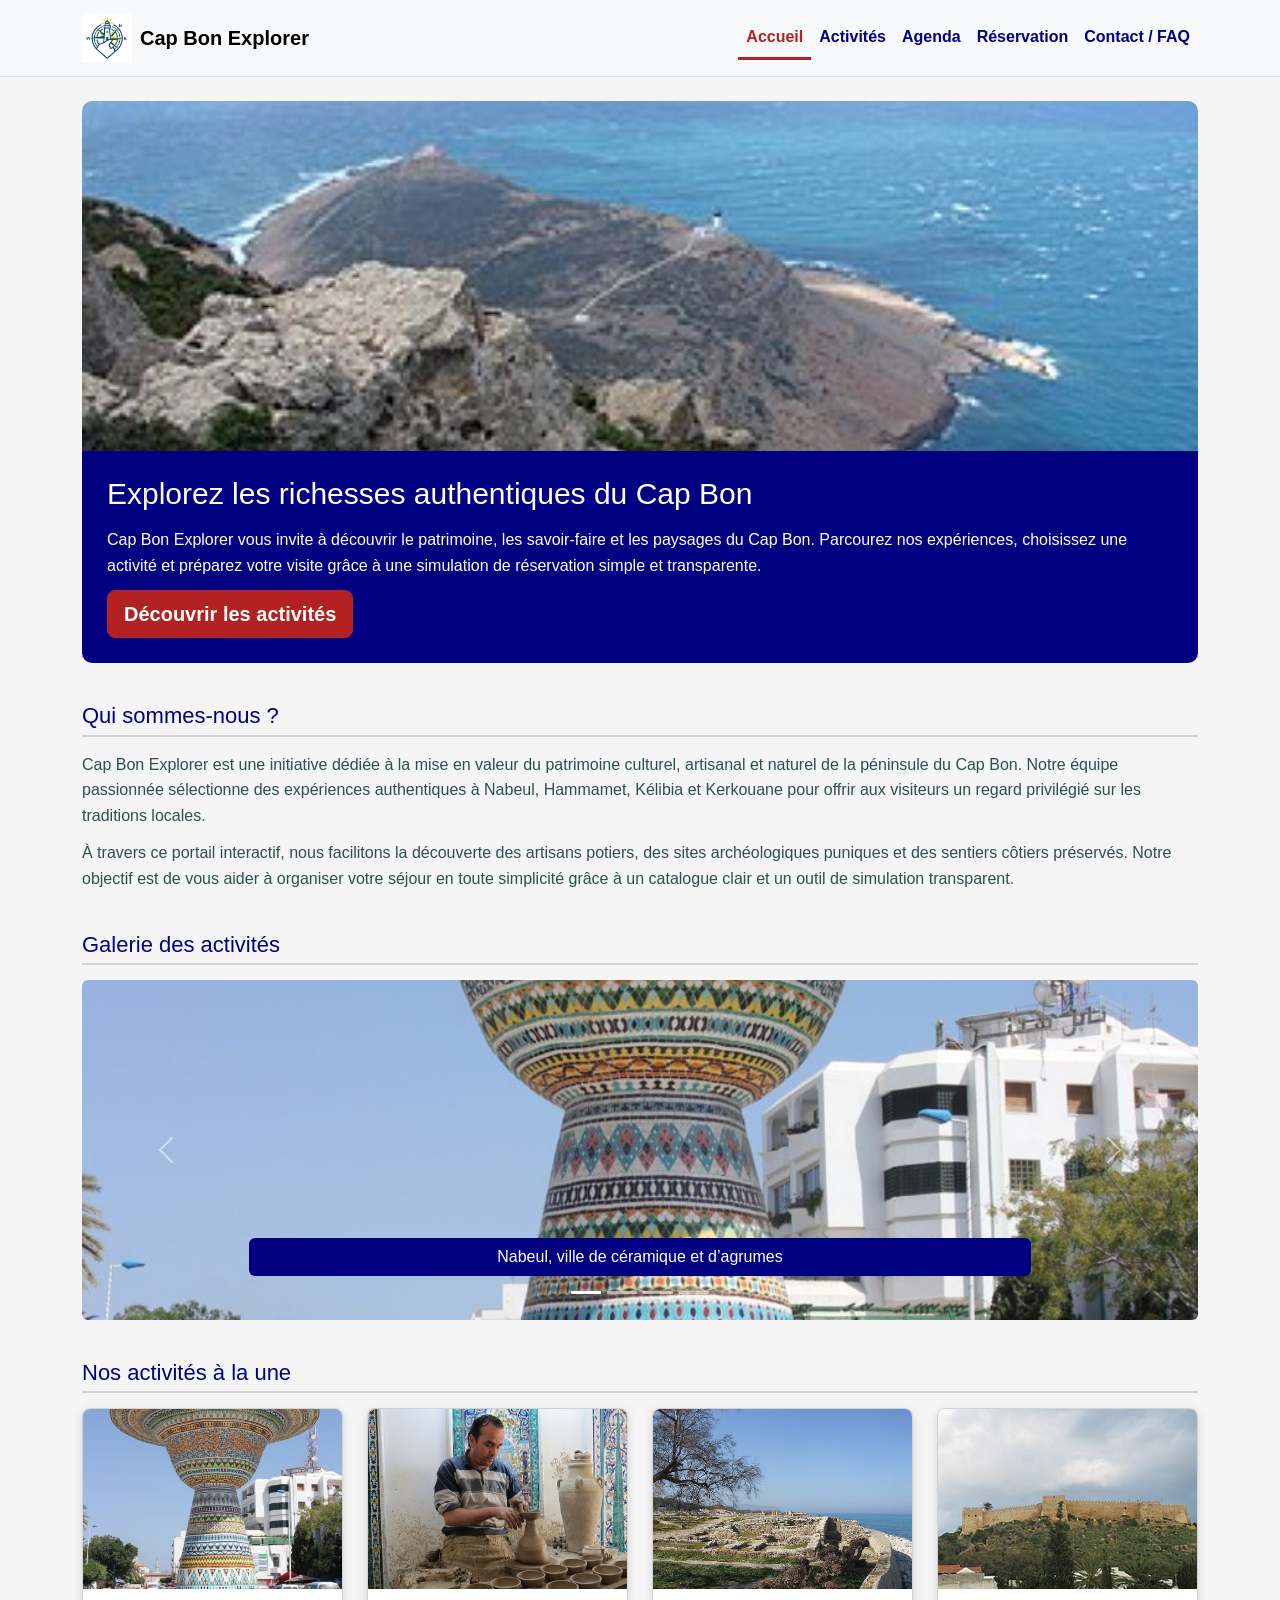
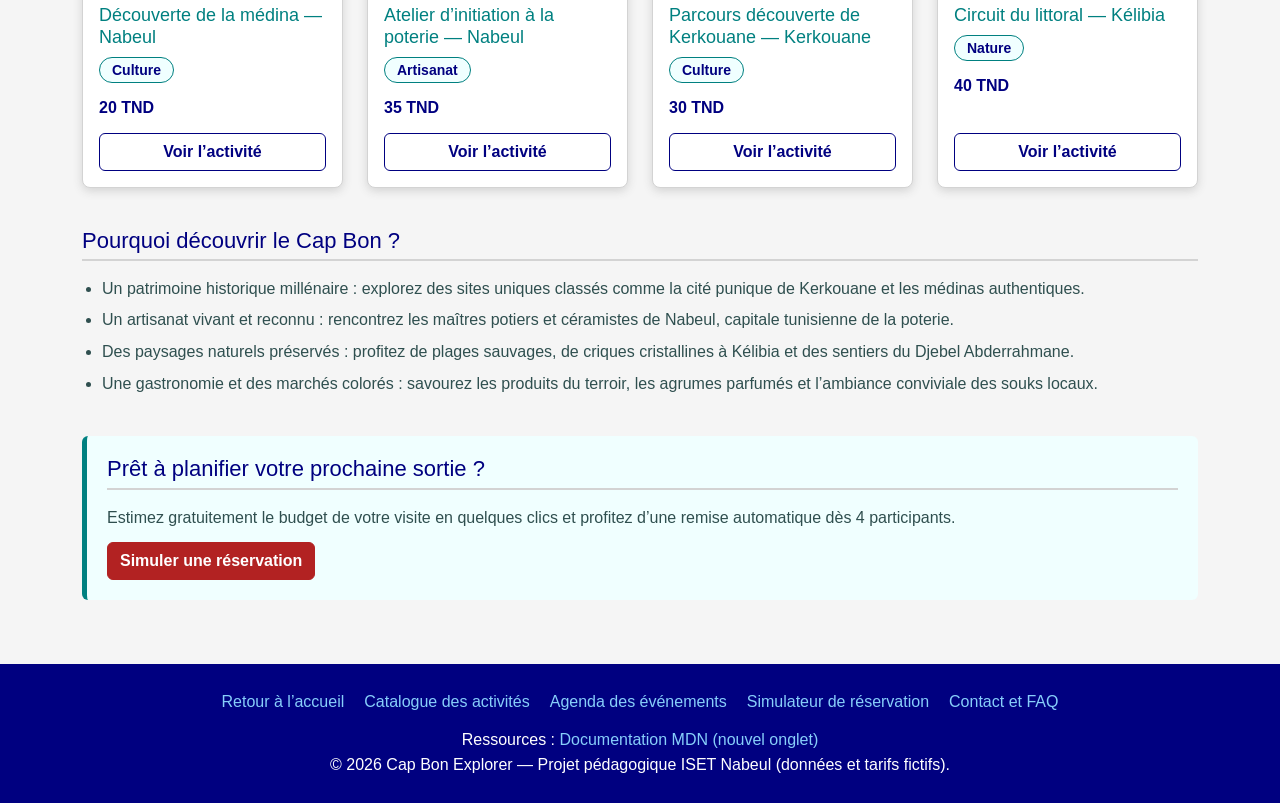
==== commit dc63cff4: "list ol w lien extern" ====
--- a/index.html
+++ b/index.html
@@ -157,6 +157,7 @@
                 <li><a href="reservation.html">Simulateur de réservation</a></li>
                 <li><a href="contact.html">Contact et FAQ</a></li>
             </ul>
+            <p>Ressources : <a href="https://developer.mozilla.org/fr/" target="_blank" rel="noopener noreferrer">Documentation MDN (nouvel onglet)</a></p>
         </nav>
         <p>&copy; 2026 Cap Bon Explorer — Projet pédagogique ISET Nabeul (données et tarifs fictifs).</p>
     </footer>
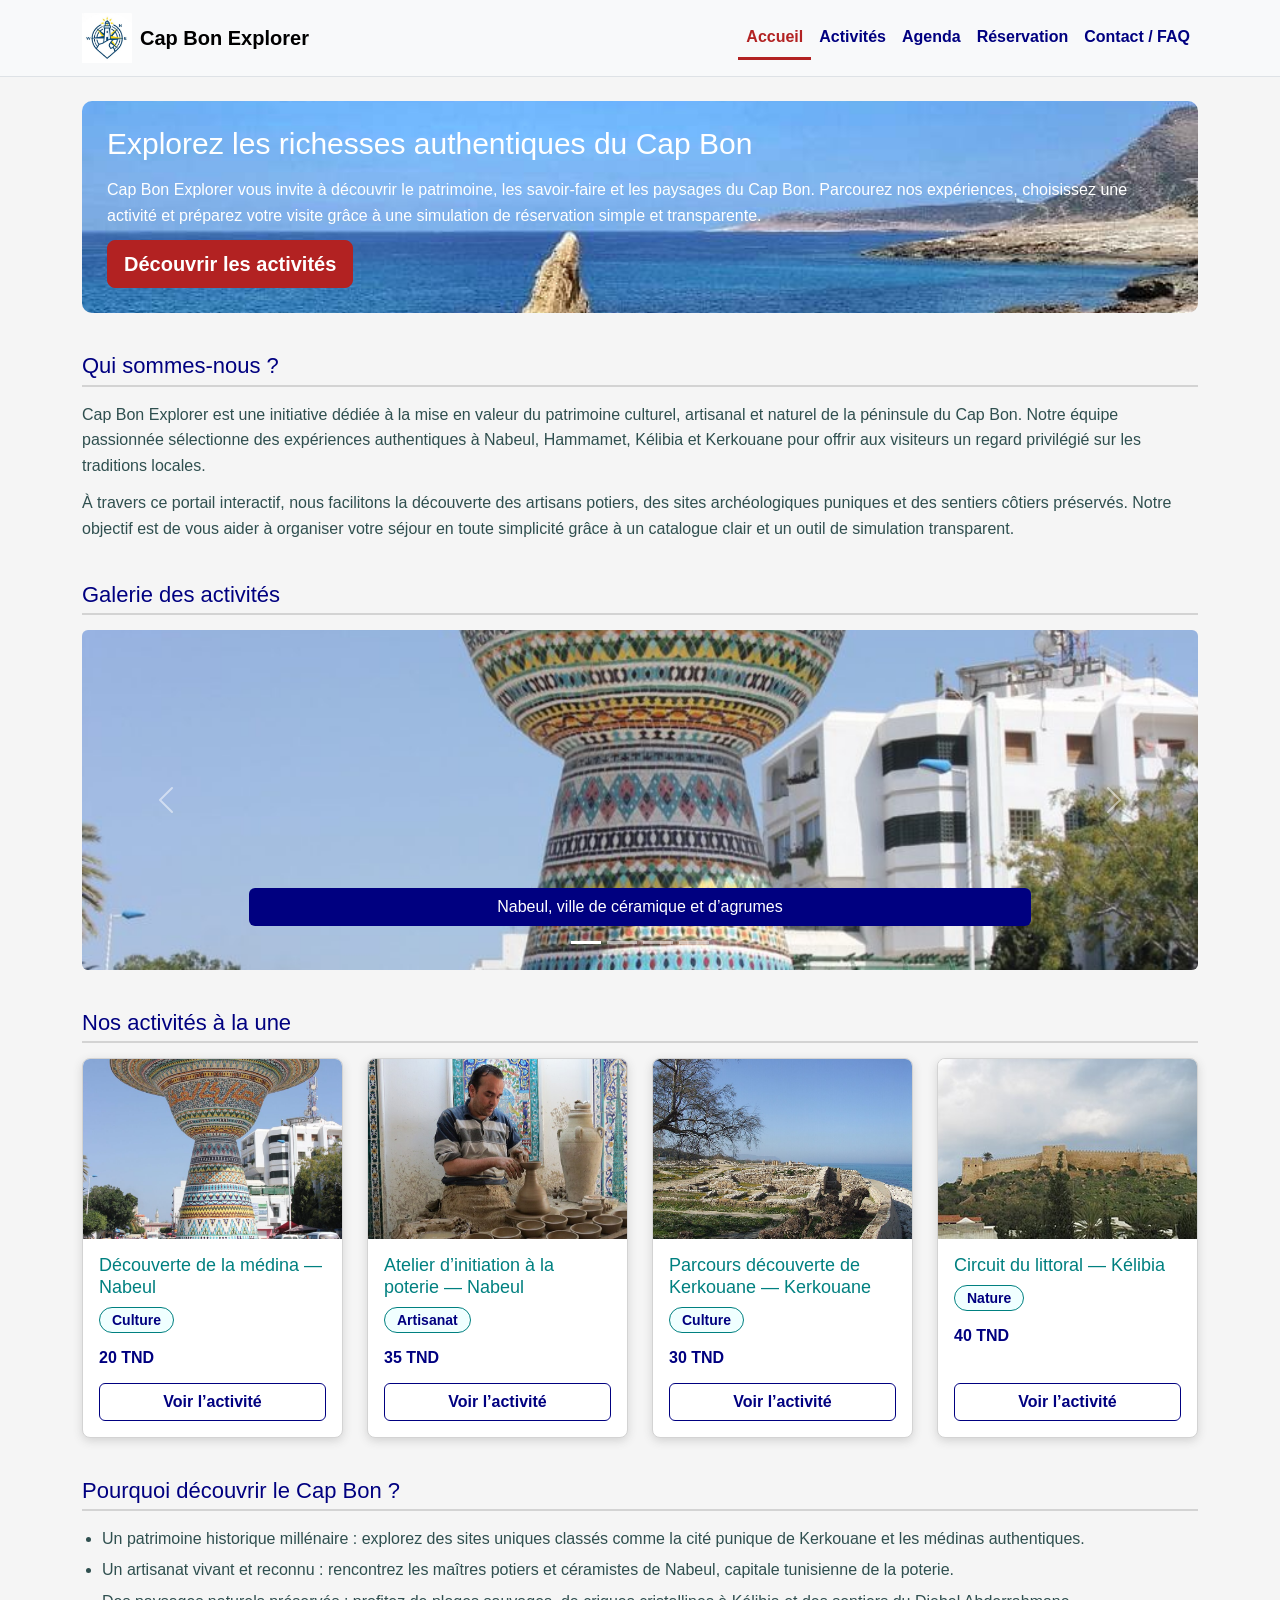
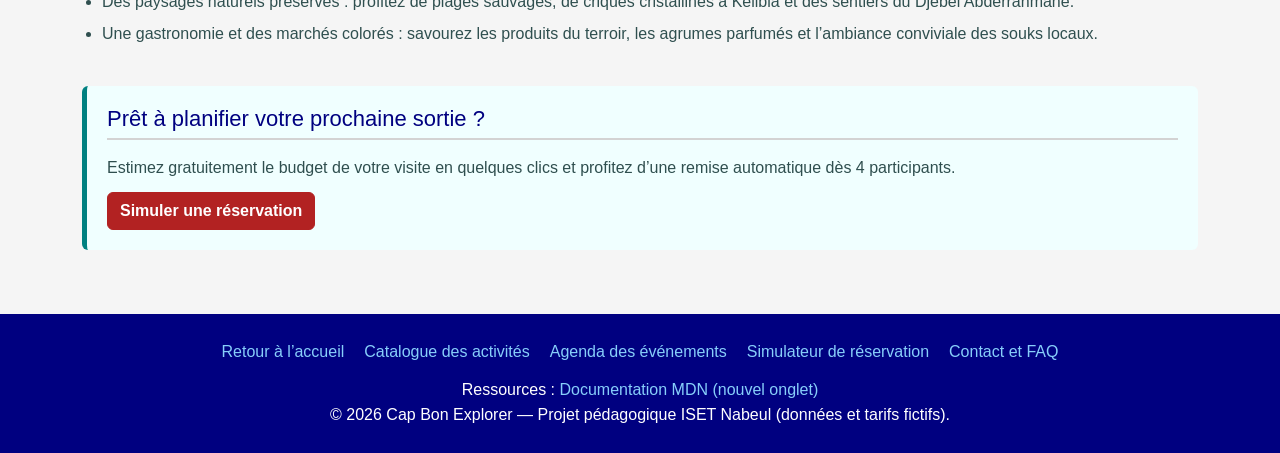
==== commit 1c5ece55: "mazal rapport" ====
--- a/index.html
+++ b/index.html
@@ -32,8 +32,7 @@
     </header>
     <main class="container py-4">
         <section class="hero">
-            <img id="banner" src="images/banniere-cap-bon.jpg" alt="Falaises et mer du Cap Bon vues d’en haut">
-            <div class="hero-contenu">
+            <div class="hero-contenu" id="taswira">
                 <h1>Explorez les richesses authentiques du Cap Bon</h1>
                 <p>
                     Cap Bon Explorer vous invite à découvrir le patrimoine, les savoir-faire et les paysages du Cap Bon.
--- a/css/style.css
+++ b/css/style.css
@@ -70,10 +70,13 @@
   border-radius: 10px 10px 0 0;
 }
 .hero-contenu {
-  background-color: navy;
+  background-image: url(../images/banniere-cap-bon.jpg);
+  background-size: cover;       
+  background-position: center;  
+  background-repeat: no-repeat;
   color: white;
   padding: 25px;
-  border-radius: 0 0 10px 10px;
+  border-radius: 10px;
 }
 .hero h1 {
   color: white;
